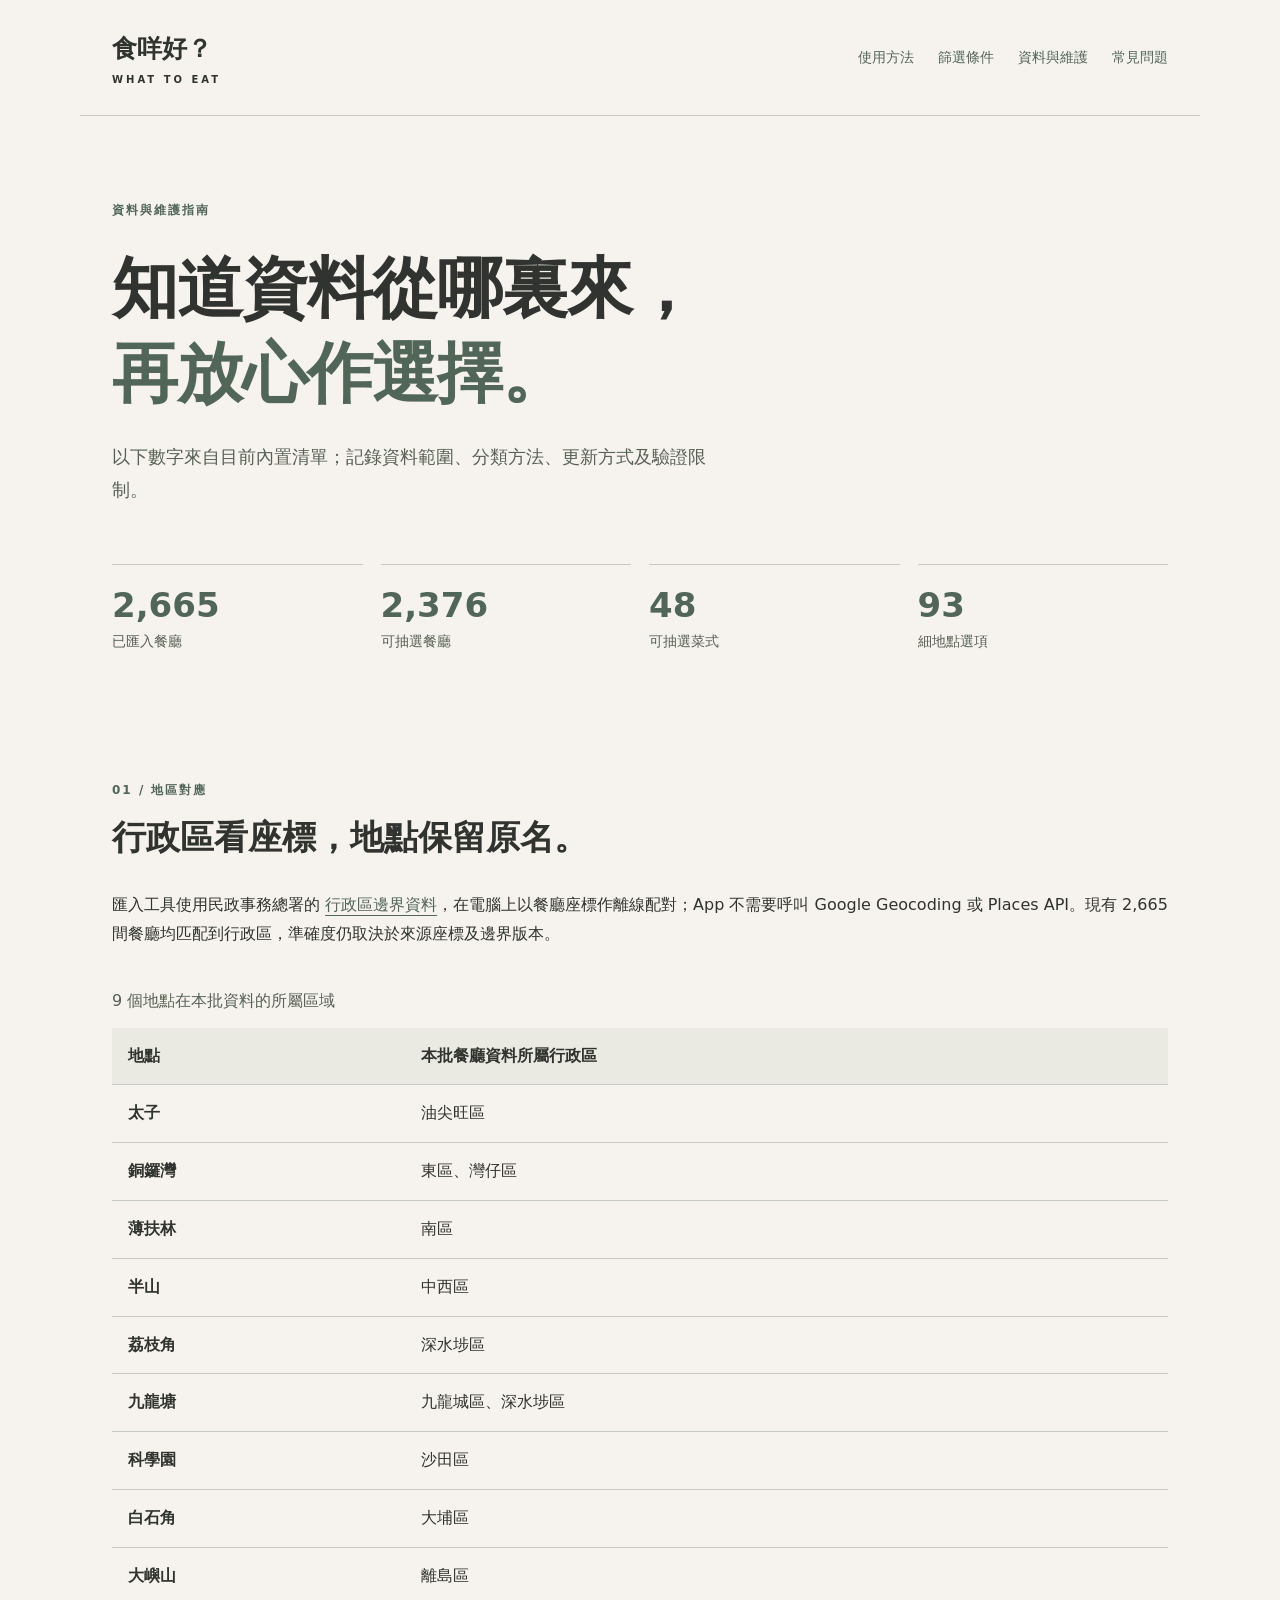
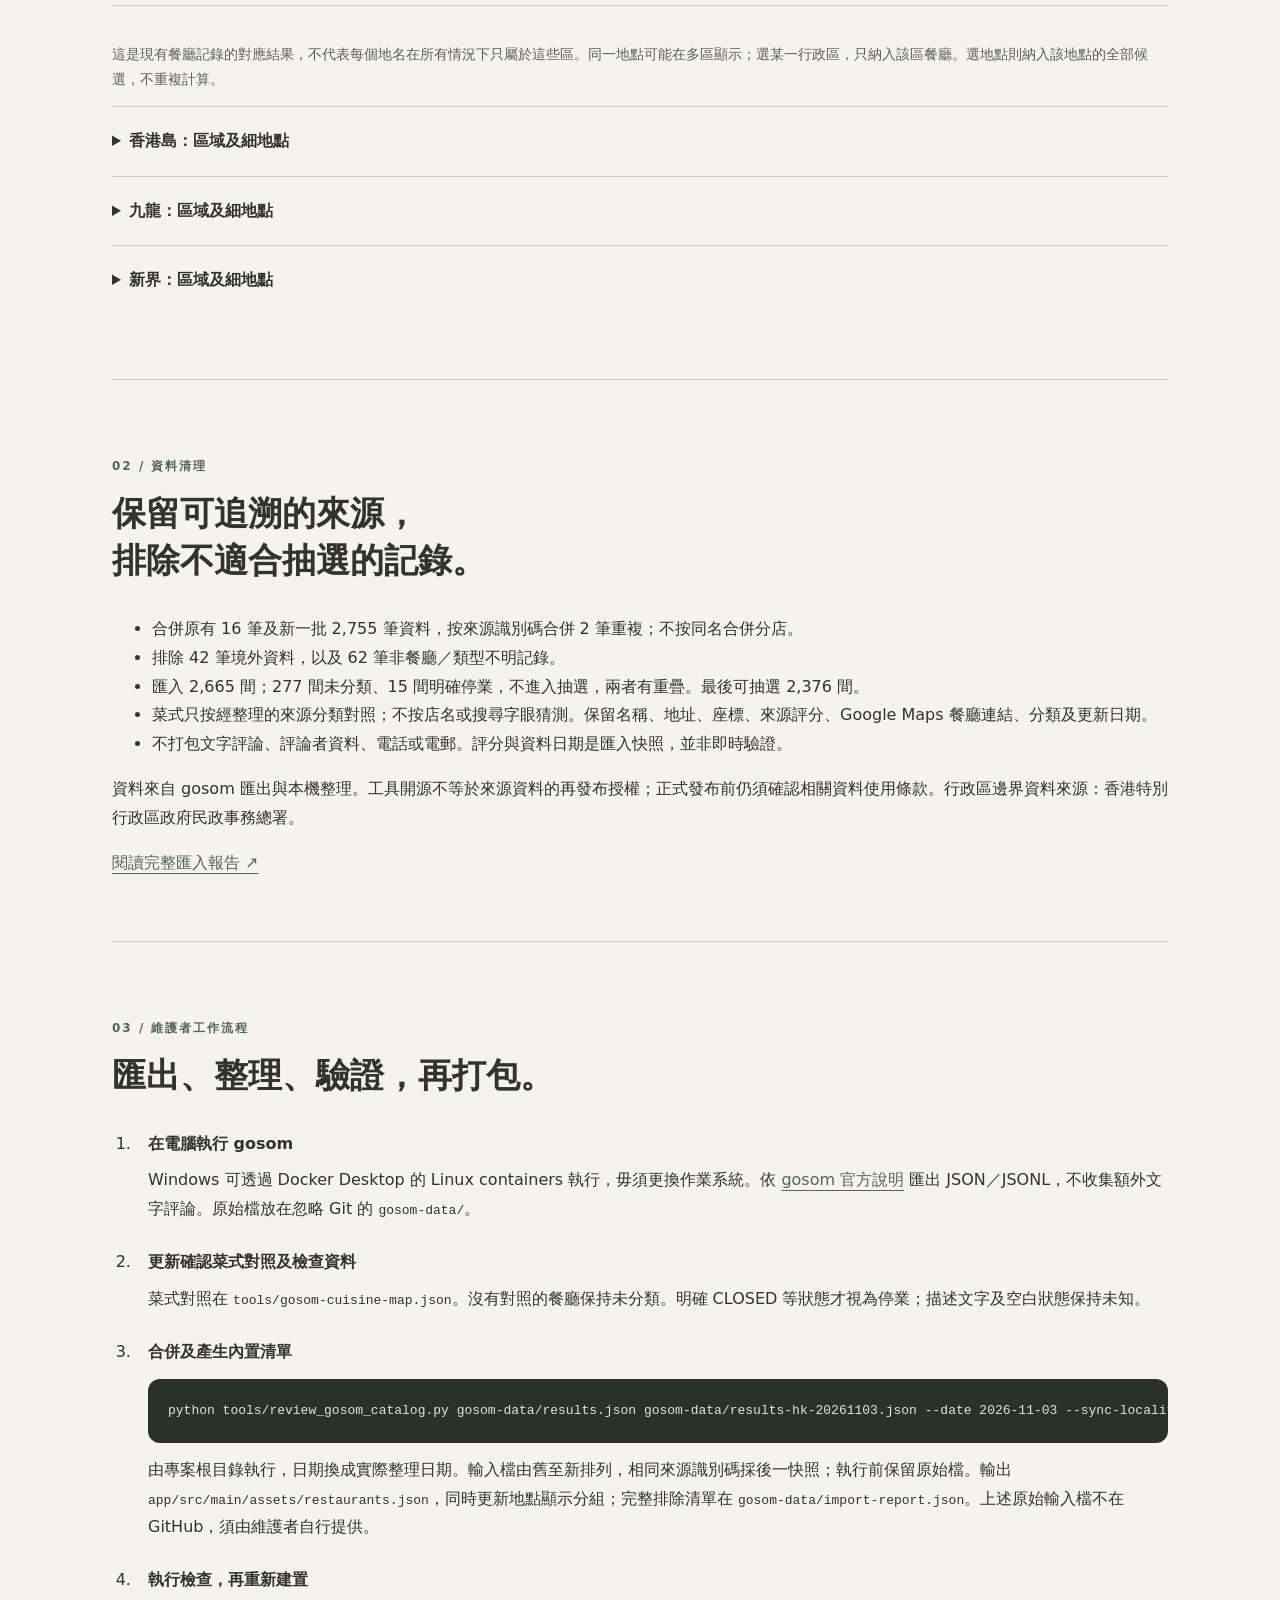
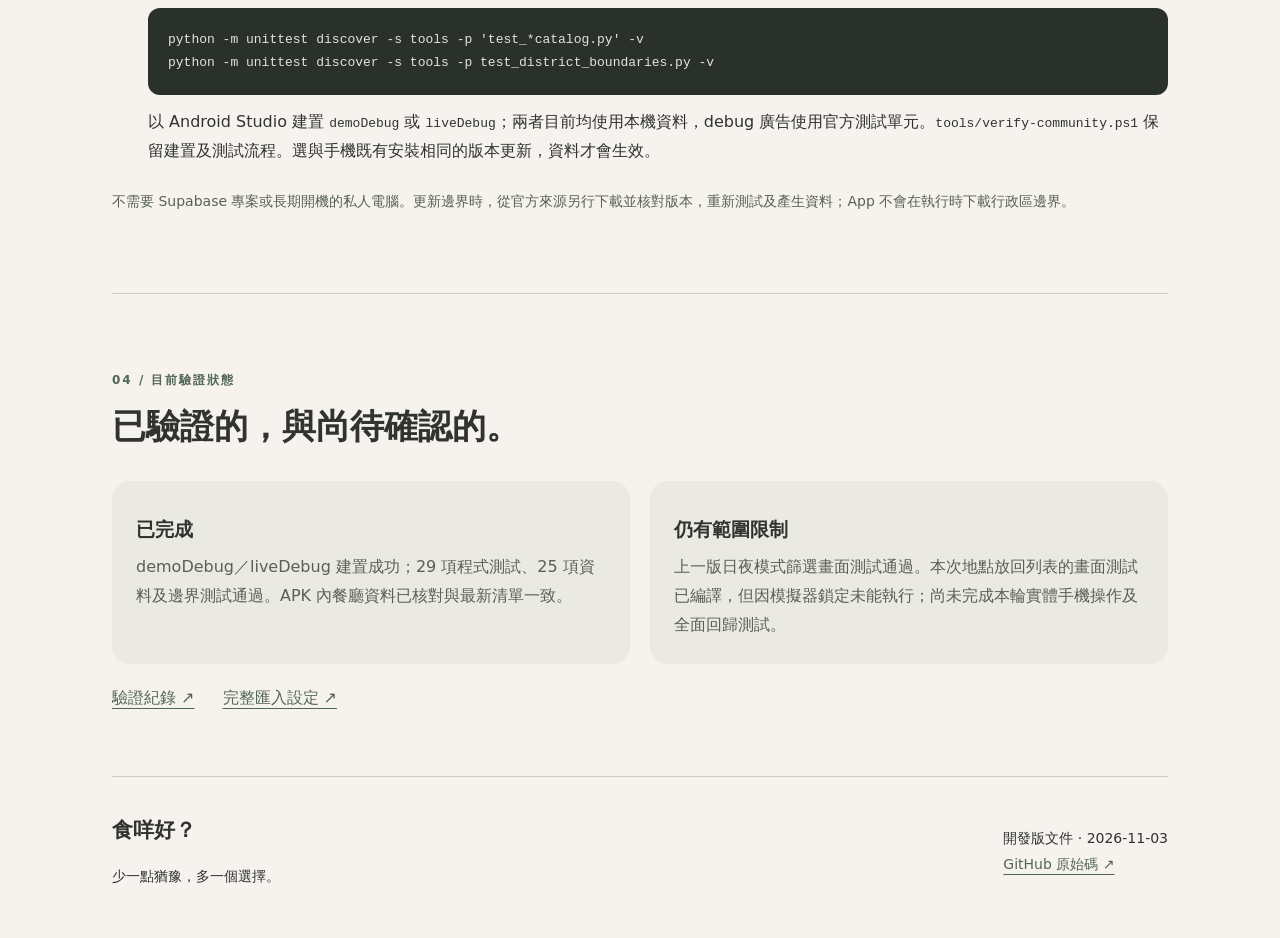
==== docs/data.html @ 9f6c553d "Add Morandi filters, coordinate-based districts and app documentation Import the curated local resta" ====
<!doctype html>
<html lang="zh-HK"><head><meta charset="utf-8"><meta name="viewport" content="width=device-width,initial-scale=1"><meta name="color-scheme" content="light dark"><meta name="description" content="食咩好？Android 餐廳抽選 App：篩選、地區選擇、資料來源與更新指南。"><title>資料與維護指南｜食咩好？</title><link rel="stylesheet" href="style.css"></head>
<body><a class="skip" href="#main">跳至內容</a><header><a class="brand" href="index.html">食咩好？<small>WHAT TO EAT</small></a><nav aria-label="主選單"><a href="index.html#guide">使用方法</a><a href="index.html#filters">篩選條件</a><a href="data.html">資料與維護</a><a href="index.html#faq">常見問題</a></nav></header><main id="main"><section class="hero compact"><div><p class="eyebrow">資料與維護指南</p><h1>知道資料從哪裏來，<br><span>再放心作選擇。</span></h1><p class="lead">以下數字來自目前內置清單；記錄資料範圍、分類方法、更新方式及驗證限制。</p></div></section><div class="metrics" aria-label="目前內置資料統計"><div><strong>2,665</strong><span>已匯入餐廳</span></div><div><strong>2,376</strong><span>可抽選餐廳</span></div><div><strong>48</strong><span>可抽選菜式</span></div><div><strong>93</strong><span>細地點選項</span></div></div>
<section id="districts"><p class="eyebrow">01 / 地區對應</p><h2>行政區看座標，地點保留原名。</h2><p>匯入工具使用民政事務總署的 <a href="https://data.gov.hk/en-data/dataset/hk-had-json1-hong-kong-administrative-boundaries">行政區邊界資料</a>，在電腦上以餐廳座標作離線配對；App 不需要呼叫 Google Geocoding 或 Places API。現有 2,665 間餐廳均匹配到行政區，準確度仍取決於來源座標及邊界版本。</p><div class="table-wrap"><table><caption>9 個地點在本批資料的所屬區域</caption><thead><tr><th scope="col">地點</th><th scope="col">本批餐廳資料所屬行政區</th></tr></thead><tbody><tr><th scope="row">太子</th><td>油尖旺區</td></tr><tr><th scope="row">銅鑼灣</th><td>東區、灣仔區</td></tr><tr><th scope="row">薄扶林</th><td>南區</td></tr><tr><th scope="row">半山</th><td>中西區</td></tr><tr><th scope="row">荔枝角</th><td>深水埗區</td></tr><tr><th scope="row">九龍塘</th><td>九龍城區、深水埗區</td></tr><tr><th scope="row">科學園</th><td>沙田區</td></tr><tr><th scope="row">白石角</th><td>大埔區</td></tr><tr><th scope="row">大嶼山</th><td>離島區</td></tr></tbody></table></div><p class="muted">這是現有餐廳記錄的對應結果，不代表每個地名在所有情況下只屬於這些區。同一地點可能在多區顯示；選某一行政區，只納入該區餐廳。選地點則納入該地點的全部候選，不重複計算。</p><details><summary>香港島：區域及細地點</summary><h3>中西區 · 189 間</h3><p>中環、金鐘、上環、西營盤、堅尼地城、西環、石塘咀、半山</p><h3>灣仔區 · 285 間</h3><p>灣仔、銅鑼灣、跑馬地、大坑、北角</p><h3>東區 · 83 間</h3><p>銅鑼灣、北角、鰂魚涌、筲箕灣、西灣河、柴灣、小西灣、炮台山</p><h3>南區 · 60 間</h3><p>香港仔、鴨脷洲、黃竹坑、赤柱、淺水灣、石澳、薄扶林</p></details><details><summary>九龍：區域及細地點</summary><h3>油尖旺區 · 312 間</h3><p>旺角、尖沙咀、尖東、油麻地、佐敦、大角咀、太子、深水埗、紅磡</p><h3>深水埗區 · 170 間</h3><p>大角咀、深水埗、長沙灣、荔枝角、九龍塘</p><h3>九龍城區 · 121 間</h3><p>旺角、九龍城、土瓜灣、紅磡、何文田、九龍塘、啟德</p><h3>黃大仙區 · 93 間</h3><p>九龍城、竹園、鑽石山、慈雲山、新蒲崗</p><h3>觀塘區 · 182 間</h3><p>佐敦、觀塘、牛頭角、九龍灣、藍田、油塘</p></details><details><summary>新界：區域及細地點</summary><h3>葵青區 · 146 間</h3><p>葵涌、葵芳、青衣、荃灣</p><h3>荃灣區 · 168 間</h3><p>荃灣、馬灣</p><h3>屯門區 · 163 間</h3><p>屯門、新墟、掃管笏</p><h3>元朗區 · 167 間</h3><p>元朗、錦田、流浮山、新田、石崗</p><h3>北區 · 47 間</h3><p>粉嶺、上水</p><h3>大埔區 · 119 間</h3><p>大埔、大埔滘、林村、太和、馬鞍山、白石角、西貢</p><h3>沙田區 · 159 間</h3><p>沙田、火炭、馬鞍山、大圍、沙田圍、石門、小瀝源、科學園</p><h3>西貢區 · 95 間</h3><p>西貢、將軍澳、清水灣、白沙灣</p><h3>離島區 · 106 間</h3><p>東涌、長洲、南丫島、梅窩、坪洲、昂坪、大澳、愉景灣、赤鱲角、大嶼山</p></details></section>
<section id="catalogue"><p class="eyebrow">02 / 資料清理</p><h2>保留可追溯的來源，<br>排除不適合抽選的記錄。</h2><ul><li>合併原有 16 筆及新一批 2,755 筆資料，按來源識別碼合併 2 筆重複；不按同名合併分店。</li><li>排除 42 筆境外資料，以及 62 筆非餐廳／類型不明記錄。</li><li>匯入 2,665 間；277 間未分類、15 間明確停業，不進入抽選，兩者有重疊。最後可抽選 2,376 間。</li><li>菜式只按經整理的來源分類對照；不按店名或搜尋字眼猜測。保留名稱、地址、座標、來源評分、Google Maps 餐廳連結、分類及更新日期。</li><li>不打包文字評論、評論者資料、電話或電郵。評分與資料日期是匯入快照，並非即時驗證。</li></ul><p>資料來自 gosom 匯出與本機整理。工具開源不等於來源資料的再發布授權；正式發布前仍須確認相關資料使用條款。行政區邊界資料來源：香港特別行政區政府民政事務總署。</p><a href="https://github.com/derekwong713/Android-app---What-to-eat/blob/main/docs/catalog-import-report.md">閱讀完整匯入報告 ↗</a></section>
<section id="maintain"><p class="eyebrow">03 / 維護者工作流程</p><h2>匯出、整理、驗證，再打包。</h2><ol class="workflow"><li><strong>在電腦執行 gosom</strong><p>Windows 可透過 Docker Desktop 的 Linux containers 執行，毋須更換作業系統。依 <a href="https://github.com/gosom/google-maps-scraper">gosom 官方說明</a> 匯出 JSON／JSONL，不收集額外文字評論。原始檔放在忽略 Git 的 <code>gosom-data/</code>。</p></li><li><strong>更新確認菜式對照及檢查資料</strong><p>菜式對照在 <code>tools/gosom-cuisine-map.json</code>。沒有對照的餐廳保持未分類。明確 CLOSED 等狀態才視為停業；描述文字及空白狀態保持未知。</p></li><li><strong>合併及產生內置清單</strong><pre><code>python tools/review_gosom_catalog.py gosom-data/results.json gosom-data/results-hk-20261103.json --date 2026-11-03 --sync-localities</code></pre><p>由專案根目錄執行，日期換成實際整理日期。輸入檔由舊至新排列，相同來源識別碼採後一快照；執行前保留原始檔。輸出 <code>app/src/main/assets/restaurants.json</code>，同時更新地點顯示分組；完整排除清單在 <code>gosom-data/import-report.json</code>。上述原始輸入檔不在 GitHub，須由維護者自行提供。</p></li><li><strong>執行檢查，再重新建置</strong><pre><code>python -m unittest discover -s tools -p 'test_*catalog.py' -v
python -m unittest discover -s tools -p test_district_boundaries.py -v</code></pre><p>以 Android Studio 建置 <code>demoDebug</code> 或 <code>liveDebug</code>；兩者目前均使用本機資料，debug 廣告使用官方測試單元。<code>tools/verify-community.ps1</code> 保留建置及測試流程。選與手機既有安裝相同的版本更新，資料才會生效。</p></li></ol><p class="muted">不需要 Supabase 專案或長期開機的私人電腦。更新邊界時，從官方來源另行下載並核對版本，重新測試及產生資料；App 不會在執行時下載行政區邊界。</p></section>
<section id="verification"><p class="eyebrow">04 / 目前驗證狀態</p><h2>已驗證的，與尚待確認的。</h2><div class="cards"><article><h3>已完成</h3><p>demoDebug／liveDebug 建置成功；29 項程式測試、25 項資料及邊界測試通過。APK 內餐廳資料已核對與最新清單一致。</p></article><article><h3>仍有範圍限制</h3><p>上一版日夜模式篩選畫面測試通過。本次地點放回列表的畫面測試已編譯，但因模擬器鎖定未能執行；尚未完成本輪實體手機操作及全面回歸測試。</p></article></div><div class="links"><a href="https://github.com/derekwong713/Android-app---What-to-eat/blob/main/verification.md">驗證紀錄 ↗</a><a href="https://github.com/derekwong713/Android-app---What-to-eat/blob/main/OFFLINE-CATALOG.md">完整匯入設定 ↗</a></div></section></main>
<footer><div><strong>食咩好？</strong><p>少一點猶豫，多一個選擇。</p></div><p>開發版文件 · 2026-11-03<br><a href="https://github.com/derekwong713/Android-app---What-to-eat">GitHub 原始碼 ↗</a></p></footer></body></html>
---- docs/style.css ----
:root{color-scheme:light dark;--ink:#30332f;--paper:#f6f3ee;--green:#526657;--muted:#586153;--line:#c7cbc0;--card:#ebeae2;--rose:#eadad7;--rose-ink:#493635}*{box-sizing:border-box}html{scroll-behavior:smooth;scroll-padding-top:28px}body{margin:0;background:var(--paper);color:var(--ink);font-family:system-ui,-apple-system,"Microsoft JhengHei",sans-serif;line-height:1.8}a{color:var(--green);text-underline-offset:5px}header,main,footer{max-width:1120px;margin:auto;padding:0 32px}header{display:flex;align-items:center;justify-content:space-between;gap:24px;padding-top:26px;padding-bottom:26px;border-bottom:1px solid var(--line)}.brand{text-decoration:none;font-size:25px;font-weight:800;color:var(--ink)}.brand small{display:block;font-size:10px;letter-spacing:3px}nav{display:flex;flex-wrap:wrap;gap:24px}nav a{font-size:14px;text-decoration:none}nav a:hover{text-decoration:underline}.hero{display:grid;grid-template-columns:1.3fr 1fr;gap:60px;align-items:center;padding:72px 0}.hero.compact{display:block;max-width:900px;padding-bottom:40px}.eyebrow{font-size:12px;font-weight:700;letter-spacing:2px;color:var(--green)}h1{font-size:clamp(38px,5.5vw,66px);line-height:1.3;letter-spacing:-1px;margin:24px 0}h1 span{color:var(--green)}.lead{max-width:620px;font-size:18px;color:var(--muted)}.button{display:inline-flex;gap:30px;background:var(--green);color:var(--paper);padding:12px 24px;border-radius:12px;text-decoration:none;margin-top:20px;font-weight:600}.illustration{background:#dce5d9;border-radius:48% 48% 16px 16px;padding:38px 20px;text-align:center;color:#303630}.disc{width:220px;height:220px;max-width:100%;margin:auto;border:12px solid #f6f3ee;border-radius:50%;background:conic-gradient(#bcc8bc 0 90deg,#d1b9b5 90deg 180deg,#b8c5ce 180deg 270deg,#d5c8b5 270deg);display:flex;align-items:center;justify-content:center;gap:14px;box-shadow:0 8px 0 #c7cbc0}.disc strong{background:#f6f3ee;border-radius:50%;width:70px;height:70px;font-size:40px}.disc span{font-size:13px;font-weight:700}.illustration p{font-weight:700;margin-bottom:0}.illustration small{font-size:12px}.muted{color:var(--muted);font-size:14px}.notice,.callout{border-left:4px solid #947b77;background:var(--rose);color:var(--rose-ink);padding:18px 24px;border-radius:0 14px 14px 0}.notice p,.callout p{margin:5px 0}.callout{margin:28px 0}.metrics{display:grid;grid-template-columns:repeat(4,1fr);gap:18px;margin:0 0 30px}.metrics>div{border-top:1px solid var(--line);padding:18px 0}.metrics strong{display:block;font-size:34px;line-height:1.3;color:var(--green);font-variant-numeric:tabular-nums}.metrics span{color:var(--muted);font-size:14px}section:not(.hero){padding:64px 0;border-bottom:1px solid var(--line)}h2{font-size:34px;line-height:1.4;margin:12px 0 30px}h3{font-size:19px;line-height:1.5}.steps{display:grid;grid-template-columns:repeat(3,1fr);gap:36px;padding-left:22px}.steps li::marker{color:var(--green);font-weight:800}.steps p{color:var(--muted)}.split{display:grid;grid-template-columns:1fr 1fr;gap:64px}dt{font-weight:700;border-top:1px solid var(--line);padding-top:15px}dd{margin:4px 0 20px;color:var(--muted)}.cards{display:grid;grid-template-columns:repeat(2,minmax(0,1fr));gap:20px}.cards article{background:var(--card);border-radius:18px;padding:24px}.cards h3{margin:10px 0}.cards p{margin:0;color:var(--muted)}.tag{font-size:12px;font-weight:700;color:var(--green);letter-spacing:1px}.workflow{padding-left:24px}.workflow li{padding-left:12px;margin:24px 0}.workflow p{margin:8px 0}pre{background:#2a302a;color:#e2e4db;padding:20px;border-radius:12px;overflow:auto;font-size:13px}code{overflow-wrap:anywhere}pre code{overflow-wrap:normal}.links{display:flex;gap:28px;flex-wrap:wrap;margin-top:20px}details{border-top:1px solid var(--line);padding:20px 0}summary{font-weight:650;cursor:pointer}details p{max-width:850px;color:var(--muted)}details h3{margin-bottom:5px}.table-wrap{overflow:auto}table{width:100%;border-collapse:collapse;text-align:left;margin:22px 0}caption{text-align:left;color:var(--muted);padding-bottom:12px}td,th{border-bottom:1px solid var(--line);padding:14px 16px;vertical-align:top}thead th{background:var(--card)}tbody th{font-weight:600;white-space:nowrap}.swatches{display:flex;gap:12px;margin:26px 0}.swatches span{width:50px;height:50px;border-radius:50%;background:#bcc8bc}.swatches span:nth-child(2){background:#d1b9b5}.swatches span:nth-child(3){background:#b8c5ce}.swatches span:nth-child(4){background:#d5c8b5}footer{display:flex;justify-content:space-between;gap:24px;padding-top:35px;padding-bottom:35px;font-size:14px}footer strong{font-size:21px}a:focus-visible,summary:focus-visible{outline:3px solid var(--green);outline-offset:6px}.skip{position:absolute;left:20px;top:-80px;background:var(--paper);padding:10px}.skip:focus{top:5px}@media(prefers-color-scheme:dark){:root{--ink:#e2e4db;--paper:#1f2420;--green:#b5c7b5;--muted:#bbc4b6;--line:#434b42;--card:#2a302a;--rose:#5c4443;--rose-ink:#eadad7}.button{color:#23382a}}@media(max-width:700px){header,main,footer{padding-left:22px;padding-right:22px}header{align-items:flex-start;flex-direction:column}nav{gap:16px}.hero{grid-template-columns:1fr;padding:40px 0;gap:30px}.illustration{max-width:350px;width:100%;justify-self:center}.steps,.split,.cards{grid-template-columns:1fr;gap:20px}.metrics{grid-template-columns:repeat(2,1fr);gap:12px}section:not(.hero){padding:40px 0}h2{font-size:29px}td,th{padding:12px 8px}footer{flex-wrap:wrap}}@media(prefers-reduced-motion:reduce){html{scroll-behavior:auto}}
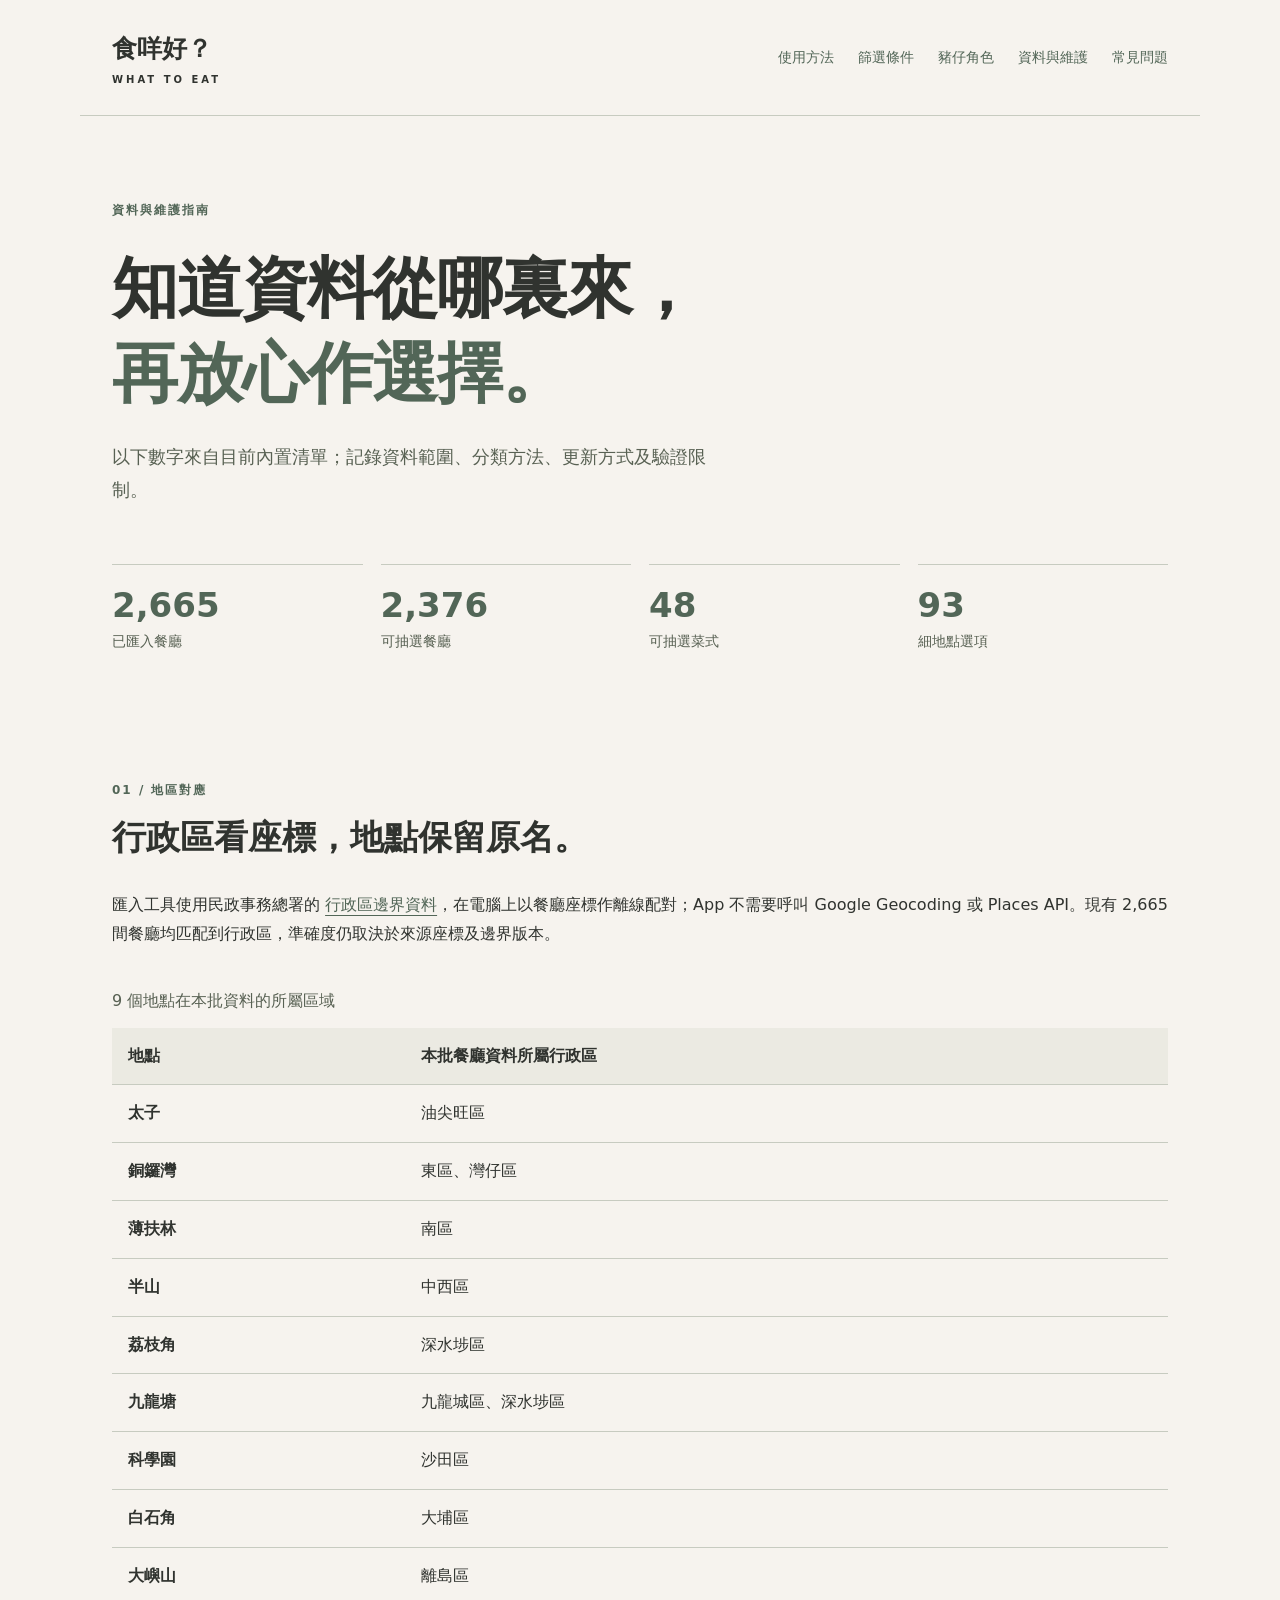
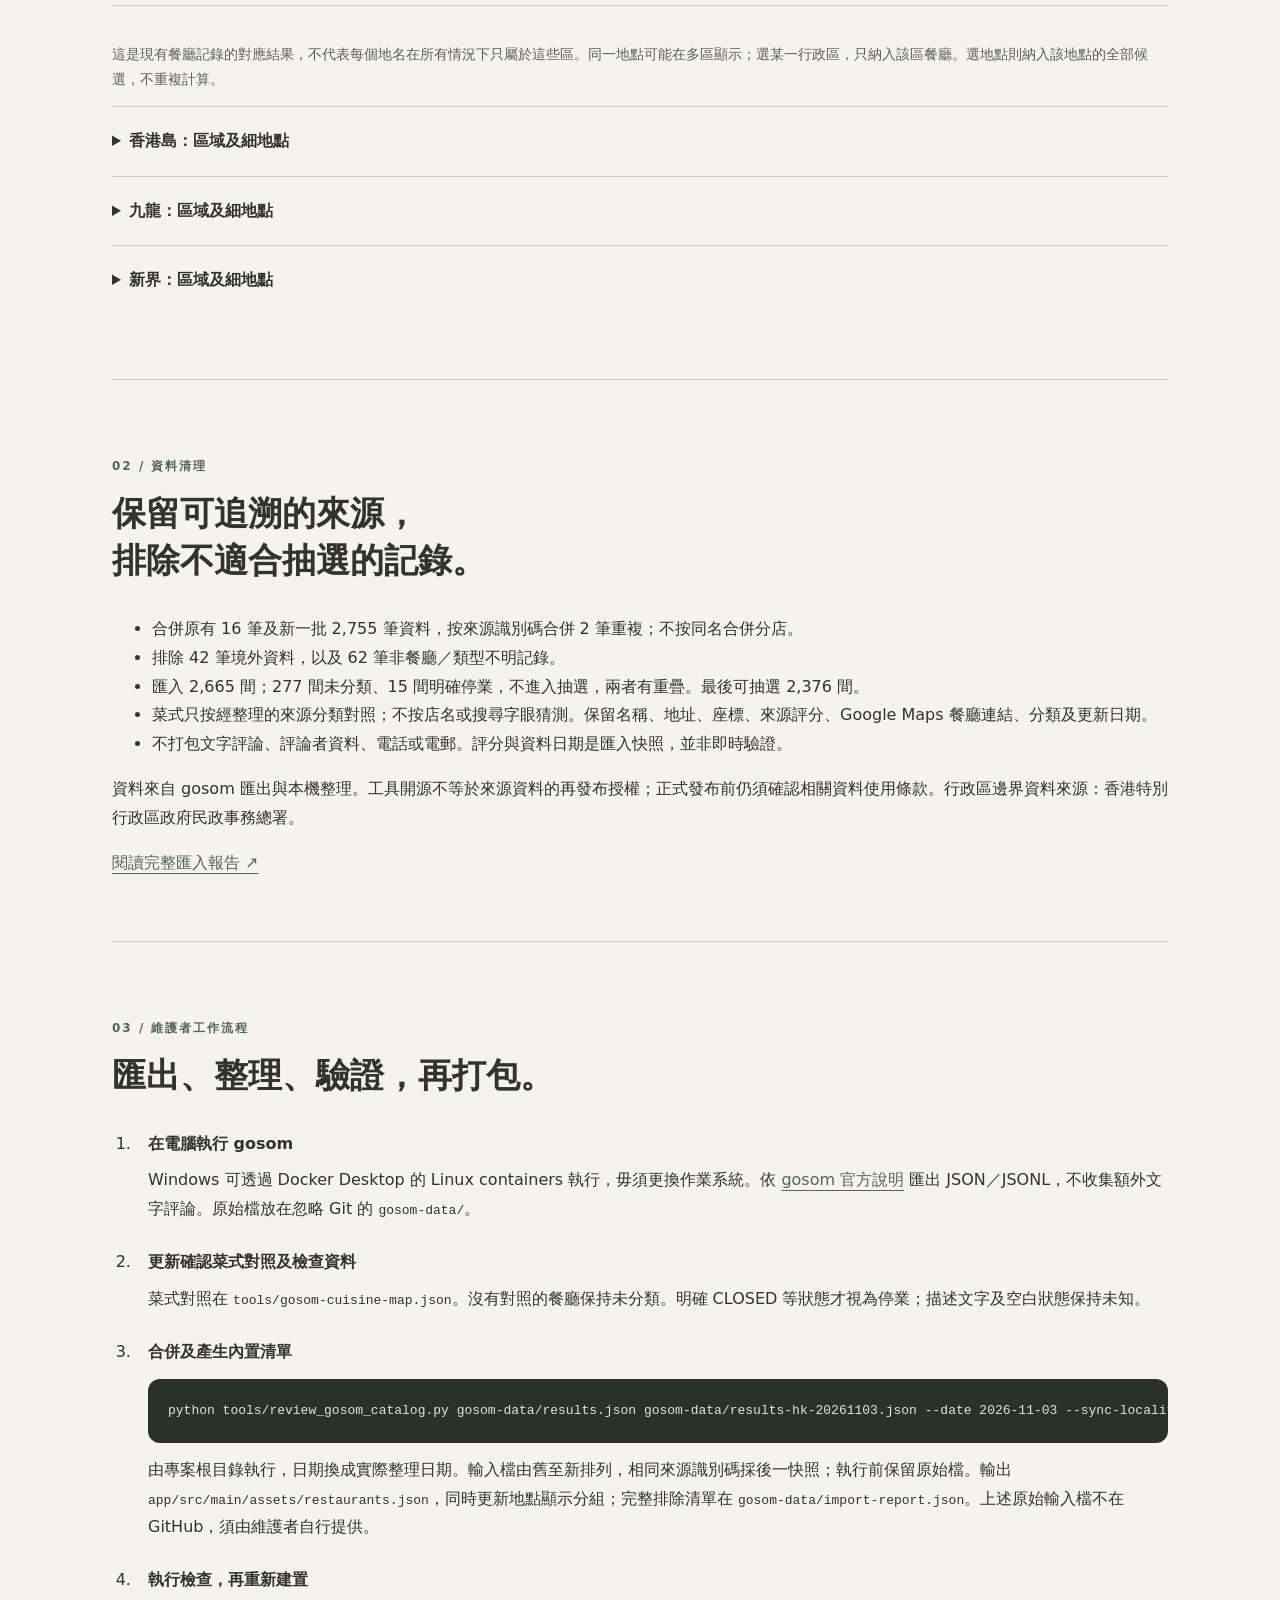
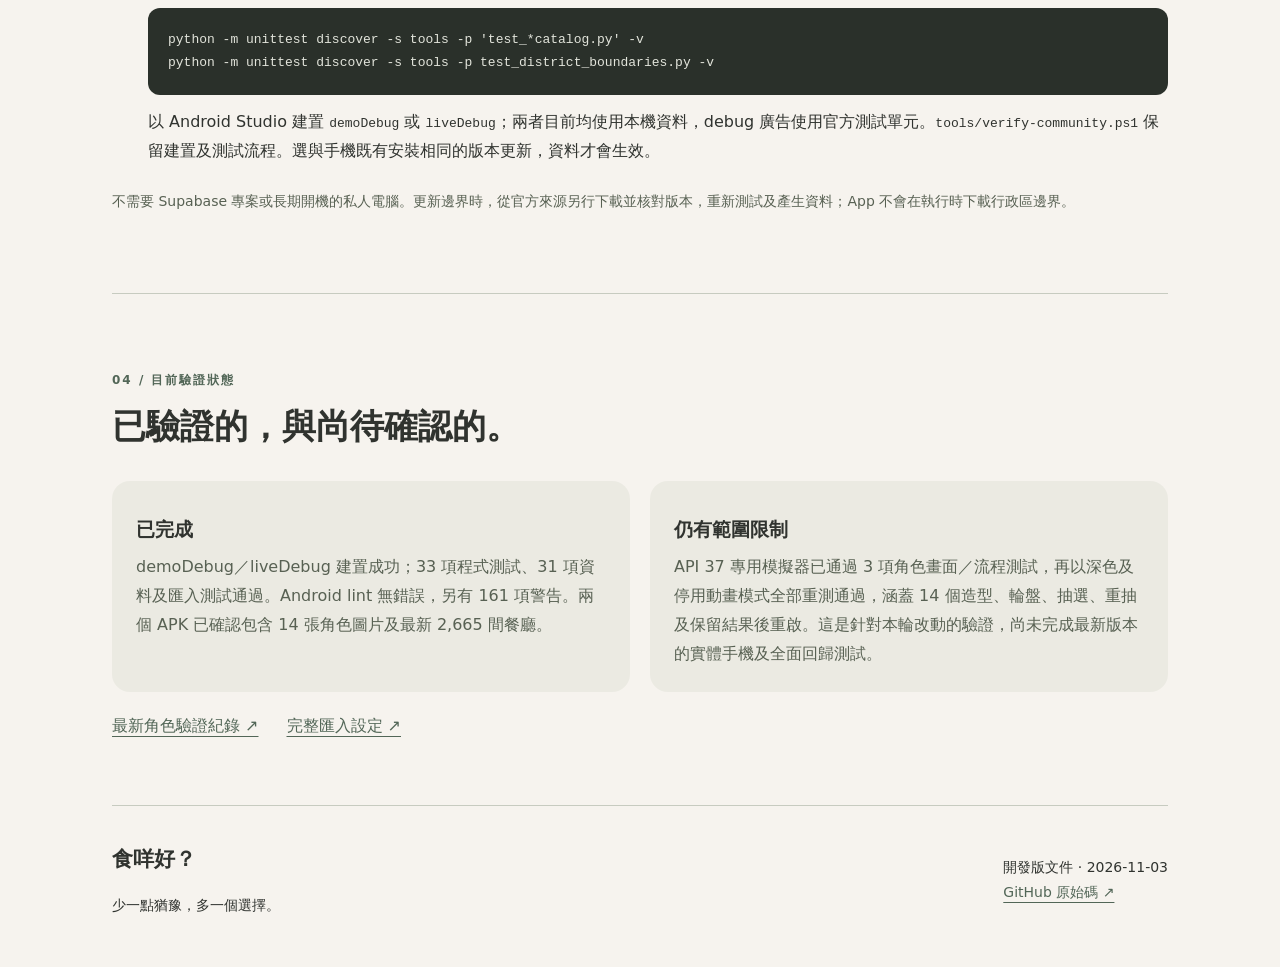
==== commit a0ebd597: "Add cuisine pig mascot and update app documentation site" ====
--- a/docs/data.html
+++ b/docs/data.html
@@ -1,9 +1,9 @@
 <!doctype html>
 <html lang="zh-HK"><head><meta charset="utf-8"><meta name="viewport" content="width=device-width,initial-scale=1"><meta name="color-scheme" content="light dark"><meta name="description" content="食咩好？Android 餐廳抽選 App：篩選、地區選擇、資料來源與更新指南。"><title>資料與維護指南｜食咩好？</title><link rel="stylesheet" href="style.css"></head>
-<body><a class="skip" href="#main">跳至內容</a><header><a class="brand" href="index.html">食咩好？<small>WHAT TO EAT</small></a><nav aria-label="主選單"><a href="index.html#guide">使用方法</a><a href="index.html#filters">篩選條件</a><a href="data.html">資料與維護</a><a href="index.html#faq">常見問題</a></nav></header><main id="main"><section class="hero compact"><div><p class="eyebrow">資料與維護指南</p><h1>知道資料從哪裏來，<br><span>再放心作選擇。</span></h1><p class="lead">以下數字來自目前內置清單；記錄資料範圍、分類方法、更新方式及驗證限制。</p></div></section><div class="metrics" aria-label="目前內置資料統計"><div><strong>2,665</strong><span>已匯入餐廳</span></div><div><strong>2,376</strong><span>可抽選餐廳</span></div><div><strong>48</strong><span>可抽選菜式</span></div><div><strong>93</strong><span>細地點選項</span></div></div>
+<body><a class="skip" href="#main">跳至內容</a><header><a class="brand" href="index.html">食咩好？<small>WHAT TO EAT</small></a><nav aria-label="主選單"><a href="index.html#guide">使用方法</a><a href="index.html#filters">篩選條件</a><a href="mascot.html">豬仔角色</a><a href="data.html">資料與維護</a><a href="index.html#faq">常見問題</a></nav></header><main id="main"><section class="hero compact"><div><p class="eyebrow">資料與維護指南</p><h1>知道資料從哪裏來，<br><span>再放心作選擇。</span></h1><p class="lead">以下數字來自目前內置清單；記錄資料範圍、分類方法、更新方式及驗證限制。</p></div></section><div class="metrics" aria-label="目前內置資料統計"><div><strong>2,665</strong><span>已匯入餐廳</span></div><div><strong>2,376</strong><span>可抽選餐廳</span></div><div><strong>48</strong><span>可抽選菜式</span></div><div><strong>93</strong><span>細地點選項</span></div></div>
 <section id="districts"><p class="eyebrow">01 / 地區對應</p><h2>行政區看座標，地點保留原名。</h2><p>匯入工具使用民政事務總署的 <a href="https://data.gov.hk/en-data/dataset/hk-had-json1-hong-kong-administrative-boundaries">行政區邊界資料</a>，在電腦上以餐廳座標作離線配對；App 不需要呼叫 Google Geocoding 或 Places API。現有 2,665 間餐廳均匹配到行政區，準確度仍取決於來源座標及邊界版本。</p><div class="table-wrap"><table><caption>9 個地點在本批資料的所屬區域</caption><thead><tr><th scope="col">地點</th><th scope="col">本批餐廳資料所屬行政區</th></tr></thead><tbody><tr><th scope="row">太子</th><td>油尖旺區</td></tr><tr><th scope="row">銅鑼灣</th><td>東區、灣仔區</td></tr><tr><th scope="row">薄扶林</th><td>南區</td></tr><tr><th scope="row">半山</th><td>中西區</td></tr><tr><th scope="row">荔枝角</th><td>深水埗區</td></tr><tr><th scope="row">九龍塘</th><td>九龍城區、深水埗區</td></tr><tr><th scope="row">科學園</th><td>沙田區</td></tr><tr><th scope="row">白石角</th><td>大埔區</td></tr><tr><th scope="row">大嶼山</th><td>離島區</td></tr></tbody></table></div><p class="muted">這是現有餐廳記錄的對應結果，不代表每個地名在所有情況下只屬於這些區。同一地點可能在多區顯示；選某一行政區，只納入該區餐廳。選地點則納入該地點的全部候選，不重複計算。</p><details><summary>香港島：區域及細地點</summary><h3>中西區 · 189 間</h3><p>中環、金鐘、上環、西營盤、堅尼地城、西環、石塘咀、半山</p><h3>灣仔區 · 285 間</h3><p>灣仔、銅鑼灣、跑馬地、大坑、北角</p><h3>東區 · 83 間</h3><p>銅鑼灣、北角、鰂魚涌、筲箕灣、西灣河、柴灣、小西灣、炮台山</p><h3>南區 · 60 間</h3><p>香港仔、鴨脷洲、黃竹坑、赤柱、淺水灣、石澳、薄扶林</p></details><details><summary>九龍：區域及細地點</summary><h3>油尖旺區 · 312 間</h3><p>旺角、尖沙咀、尖東、油麻地、佐敦、大角咀、太子、深水埗、紅磡</p><h3>深水埗區 · 170 間</h3><p>大角咀、深水埗、長沙灣、荔枝角、九龍塘</p><h3>九龍城區 · 121 間</h3><p>旺角、九龍城、土瓜灣、紅磡、何文田、九龍塘、啟德</p><h3>黃大仙區 · 93 間</h3><p>九龍城、竹園、鑽石山、慈雲山、新蒲崗</p><h3>觀塘區 · 182 間</h3><p>佐敦、觀塘、牛頭角、九龍灣、藍田、油塘</p></details><details><summary>新界：區域及細地點</summary><h3>葵青區 · 146 間</h3><p>葵涌、葵芳、青衣、荃灣</p><h3>荃灣區 · 168 間</h3><p>荃灣、馬灣</p><h3>屯門區 · 163 間</h3><p>屯門、新墟、掃管笏</p><h3>元朗區 · 167 間</h3><p>元朗、錦田、流浮山、新田、石崗</p><h3>北區 · 47 間</h3><p>粉嶺、上水</p><h3>大埔區 · 119 間</h3><p>大埔、大埔滘、林村、太和、馬鞍山、白石角、西貢</p><h3>沙田區 · 159 間</h3><p>沙田、火炭、馬鞍山、大圍、沙田圍、石門、小瀝源、科學園</p><h3>西貢區 · 95 間</h3><p>西貢、將軍澳、清水灣、白沙灣</p><h3>離島區 · 106 間</h3><p>東涌、長洲、南丫島、梅窩、坪洲、昂坪、大澳、愉景灣、赤鱲角、大嶼山</p></details></section>
 <section id="catalogue"><p class="eyebrow">02 / 資料清理</p><h2>保留可追溯的來源，<br>排除不適合抽選的記錄。</h2><ul><li>合併原有 16 筆及新一批 2,755 筆資料，按來源識別碼合併 2 筆重複；不按同名合併分店。</li><li>排除 42 筆境外資料，以及 62 筆非餐廳／類型不明記錄。</li><li>匯入 2,665 間；277 間未分類、15 間明確停業，不進入抽選，兩者有重疊。最後可抽選 2,376 間。</li><li>菜式只按經整理的來源分類對照；不按店名或搜尋字眼猜測。保留名稱、地址、座標、來源評分、Google Maps 餐廳連結、分類及更新日期。</li><li>不打包文字評論、評論者資料、電話或電郵。評分與資料日期是匯入快照，並非即時驗證。</li></ul><p>資料來自 gosom 匯出與本機整理。工具開源不等於來源資料的再發布授權；正式發布前仍須確認相關資料使用條款。行政區邊界資料來源：香港特別行政區政府民政事務總署。</p><a href="https://github.com/derekwong713/Android-app---What-to-eat/blob/main/docs/catalog-import-report.md">閱讀完整匯入報告 ↗</a></section>
 <section id="maintain"><p class="eyebrow">03 / 維護者工作流程</p><h2>匯出、整理、驗證，再打包。</h2><ol class="workflow"><li><strong>在電腦執行 gosom</strong><p>Windows 可透過 Docker Desktop 的 Linux containers 執行，毋須更換作業系統。依 <a href="https://github.com/gosom/google-maps-scraper">gosom 官方說明</a> 匯出 JSON／JSONL，不收集額外文字評論。原始檔放在忽略 Git 的 <code>gosom-data/</code>。</p></li><li><strong>更新確認菜式對照及檢查資料</strong><p>菜式對照在 <code>tools/gosom-cuisine-map.json</code>。沒有對照的餐廳保持未分類。明確 CLOSED 等狀態才視為停業；描述文字及空白狀態保持未知。</p></li><li><strong>合併及產生內置清單</strong><pre><code>python tools/review_gosom_catalog.py gosom-data/results.json gosom-data/results-hk-20261103.json --date 2026-11-03 --sync-localities</code></pre><p>由專案根目錄執行，日期換成實際整理日期。輸入檔由舊至新排列，相同來源識別碼採後一快照；執行前保留原始檔。輸出 <code>app/src/main/assets/restaurants.json</code>，同時更新地點顯示分組；完整排除清單在 <code>gosom-data/import-report.json</code>。上述原始輸入檔不在 GitHub，須由維護者自行提供。</p></li><li><strong>執行檢查，再重新建置</strong><pre><code>python -m unittest discover -s tools -p 'test_*catalog.py' -v
 python -m unittest discover -s tools -p test_district_boundaries.py -v</code></pre><p>以 Android Studio 建置 <code>demoDebug</code> 或 <code>liveDebug</code>；兩者目前均使用本機資料，debug 廣告使用官方測試單元。<code>tools/verify-community.ps1</code> 保留建置及測試流程。選與手機既有安裝相同的版本更新，資料才會生效。</p></li></ol><p class="muted">不需要 Supabase 專案或長期開機的私人電腦。更新邊界時，從官方來源另行下載並核對版本，重新測試及產生資料；App 不會在執行時下載行政區邊界。</p></section>
-<section id="verification"><p class="eyebrow">04 / 目前驗證狀態</p><h2>已驗證的，與尚待確認的。</h2><div class="cards"><article><h3>已完成</h3><p>demoDebug／liveDebug 建置成功；29 項程式測試、25 項資料及邊界測試通過。APK 內餐廳資料已核對與最新清單一致。</p></article><article><h3>仍有範圍限制</h3><p>上一版日夜模式篩選畫面測試通過。本次地點放回列表的畫面測試已編譯，但因模擬器鎖定未能執行；尚未完成本輪實體手機操作及全面回歸測試。</p></article></div><div class="links"><a href="https://github.com/derekwong713/Android-app---What-to-eat/blob/main/verification.md">驗證紀錄 ↗</a><a href="https://github.com/derekwong713/Android-app---What-to-eat/blob/main/OFFLINE-CATALOG.md">完整匯入設定 ↗</a></div></section></main>
+<section id="verification"><p class="eyebrow">04 / 目前驗證狀態</p><h2>已驗證的，與尚待確認的。</h2><div class="cards"><article><h3>已完成</h3><p>demoDebug／liveDebug 建置成功；33 項程式測試、31 項資料及匯入測試通過。Android lint 無錯誤，另有 161 項警告。兩個 APK 已確認包含 14 張角色圖片及最新 2,665 間餐廳。</p></article><article><h3>仍有範圍限制</h3><p>API 37 專用模擬器已通過 3 項角色畫面／流程測試，再以深色及停用動畫模式全部重測通過，涵蓋 14 個造型、輪盤、抽選、重抽及保留結果後重啟。這是針對本輪改動的驗證，尚未完成最新版本的實體手機及全面回歸測試。</p></article></div><div class="links"><a href="https://github.com/derekwong713/Android-app---What-to-eat/blob/main/MASCOT-VERIFICATION.md">最新角色驗證紀錄 ↗</a><a href="https://github.com/derekwong713/Android-app---What-to-eat/blob/main/OFFLINE-CATALOG.md">完整匯入設定 ↗</a></div></section></main>
 <footer><div><strong>食咩好？</strong><p>少一點猶豫，多一個選擇。</p></div><p>開發版文件 · 2026-11-03<br><a href="https://github.com/derekwong713/Android-app---What-to-eat">GitHub 原始碼 ↗</a></p></footer></body></html>
--- a/docs/style.css
+++ b/docs/style.css
@@ -1 +1,3 @@
 :root{color-scheme:light dark;--ink:#30332f;--paper:#f6f3ee;--green:#526657;--muted:#586153;--line:#c7cbc0;--card:#ebeae2;--rose:#eadad7;--rose-ink:#493635}*{box-sizing:border-box}html{scroll-behavior:smooth;scroll-padding-top:28px}body{margin:0;background:var(--paper);color:var(--ink);font-family:system-ui,-apple-system,"Microsoft JhengHei",sans-serif;line-height:1.8}a{color:var(--green);text-underline-offset:5px}header,main,footer{max-width:1120px;margin:auto;padding:0 32px}header{display:flex;align-items:center;justify-content:space-between;gap:24px;padding-top:26px;padding-bottom:26px;border-bottom:1px solid var(--line)}.brand{text-decoration:none;font-size:25px;font-weight:800;color:var(--ink)}.brand small{display:block;font-size:10px;letter-spacing:3px}nav{display:flex;flex-wrap:wrap;gap:24px}nav a{font-size:14px;text-decoration:none}nav a:hover{text-decoration:underline}.hero{display:grid;grid-template-columns:1.3fr 1fr;gap:60px;align-items:center;padding:72px 0}.hero.compact{display:block;max-width:900px;padding-bottom:40px}.eyebrow{font-size:12px;font-weight:700;letter-spacing:2px;color:var(--green)}h1{font-size:clamp(38px,5.5vw,66px);line-height:1.3;letter-spacing:-1px;margin:24px 0}h1 span{color:var(--green)}.lead{max-width:620px;font-size:18px;color:var(--muted)}.button{display:inline-flex;gap:30px;background:var(--green);color:var(--paper);padding:12px 24px;border-radius:12px;text-decoration:none;margin-top:20px;font-weight:600}.illustration{background:#dce5d9;border-radius:48% 48% 16px 16px;padding:38px 20px;text-align:center;color:#303630}.disc{width:220px;height:220px;max-width:100%;margin:auto;border:12px solid #f6f3ee;border-radius:50%;background:conic-gradient(#bcc8bc 0 90deg,#d1b9b5 90deg 180deg,#b8c5ce 180deg 270deg,#d5c8b5 270deg);display:flex;align-items:center;justify-content:center;gap:14px;box-shadow:0 8px 0 #c7cbc0}.disc strong{background:#f6f3ee;border-radius:50%;width:70px;height:70px;font-size:40px}.disc span{font-size:13px;font-weight:700}.illustration p{font-weight:700;margin-bottom:0}.illustration small{font-size:12px}.muted{color:var(--muted);font-size:14px}.notice,.callout{border-left:4px solid #947b77;background:var(--rose);color:var(--rose-ink);padding:18px 24px;border-radius:0 14px 14px 0}.notice p,.callout p{margin:5px 0}.callout{margin:28px 0}.metrics{display:grid;grid-template-columns:repeat(4,1fr);gap:18px;margin:0 0 30px}.metrics>div{border-top:1px solid var(--line);padding:18px 0}.metrics strong{display:block;font-size:34px;line-height:1.3;color:var(--green);font-variant-numeric:tabular-nums}.metrics span{color:var(--muted);font-size:14px}section:not(.hero){padding:64px 0;border-bottom:1px solid var(--line)}h2{font-size:34px;line-height:1.4;margin:12px 0 30px}h3{font-size:19px;line-height:1.5}.steps{display:grid;grid-template-columns:repeat(3,1fr);gap:36px;padding-left:22px}.steps li::marker{color:var(--green);font-weight:800}.steps p{color:var(--muted)}.split{display:grid;grid-template-columns:1fr 1fr;gap:64px}dt{font-weight:700;border-top:1px solid var(--line);padding-top:15px}dd{margin:4px 0 20px;color:var(--muted)}.cards{display:grid;grid-template-columns:repeat(2,minmax(0,1fr));gap:20px}.cards article{background:var(--card);border-radius:18px;padding:24px}.cards h3{margin:10px 0}.cards p{margin:0;color:var(--muted)}.tag{font-size:12px;font-weight:700;color:var(--green);letter-spacing:1px}.workflow{padding-left:24px}.workflow li{padding-left:12px;margin:24px 0}.workflow p{margin:8px 0}pre{background:#2a302a;color:#e2e4db;padding:20px;border-radius:12px;overflow:auto;font-size:13px}code{overflow-wrap:anywhere}pre code{overflow-wrap:normal}.links{display:flex;gap:28px;flex-wrap:wrap;margin-top:20px}details{border-top:1px solid var(--line);padding:20px 0}summary{font-weight:650;cursor:pointer}details p{max-width:850px;color:var(--muted)}details h3{margin-bottom:5px}.table-wrap{overflow:auto}table{width:100%;border-collapse:collapse;text-align:left;margin:22px 0}caption{text-align:left;color:var(--muted);padding-bottom:12px}td,th{border-bottom:1px solid var(--line);padding:14px 16px;vertical-align:top}thead th{background:var(--card)}tbody th{font-weight:600;white-space:nowrap}.swatches{display:flex;gap:12px;margin:26px 0}.swatches span{width:50px;height:50px;border-radius:50%;background:#bcc8bc}.swatches span:nth-child(2){background:#d1b9b5}.swatches span:nth-child(3){background:#b8c5ce}.swatches span:nth-child(4){background:#d5c8b5}footer{display:flex;justify-content:space-between;gap:24px;padding-top:35px;padding-bottom:35px;font-size:14px}footer strong{font-size:21px}a:focus-visible,summary:focus-visible{outline:3px solid var(--green);outline-offset:6px}.skip{position:absolute;left:20px;top:-80px;background:var(--paper);padding:10px}.skip:focus{top:5px}@media(prefers-color-scheme:dark){:root{--ink:#e2e4db;--paper:#1f2420;--green:#b5c7b5;--muted:#bbc4b6;--line:#434b42;--card:#2a302a;--rose:#5c4443;--rose-ink:#eadad7}.button{color:#23382a}}@media(max-width:700px){header,main,footer{padding-left:22px;padding-right:22px}header{align-items:flex-start;flex-direction:column}nav{gap:16px}.hero{grid-template-columns:1fr;padding:40px 0;gap:30px}.illustration{max-width:350px;width:100%;justify-self:center}.steps,.split,.cards{grid-template-columns:1fr;gap:20px}.metrics{grid-template-columns:repeat(2,1fr);gap:12px}section:not(.hero){padding:40px 0}h2{font-size:29px}td,th{padding:12px 8px}footer{flex-wrap:wrap}}@media(prefers-reduced-motion:reduce){html{scroll-behavior:auto}}
+
+.hero-mascot{display:block;width:100%;height:auto;max-width:330px;margin:auto}.illustration a{color:inherit}.mascot-intro{display:grid;grid-template-columns:minmax(220px,.8fr) 1.2fr;gap:48px;align-items:center}.mascot-intro>img{width:100%;height:auto;max-width:400px;justify-self:center}.mascot-gallery{display:grid;grid-template-columns:repeat(3,minmax(0,1fr));gap:20px}.mascot-gallery figure{margin:0;background:var(--card);padding:20px;border-radius:20px}.mascot-gallery img{display:block;width:100%;height:auto}.mascot-gallery figcaption{padding-top:20px}.mascot-gallery strong,.mascot-gallery span{display:block}.mascot-gallery span{color:var(--muted);font-size:14px}@media(max-width:700px){.mascot-intro{grid-template-columns:1fr;gap:20px}.mascot-intro>img{max-width:280px}.mascot-gallery{grid-template-columns:1fr}.mascot-gallery img{max-width:280px;margin:auto}}
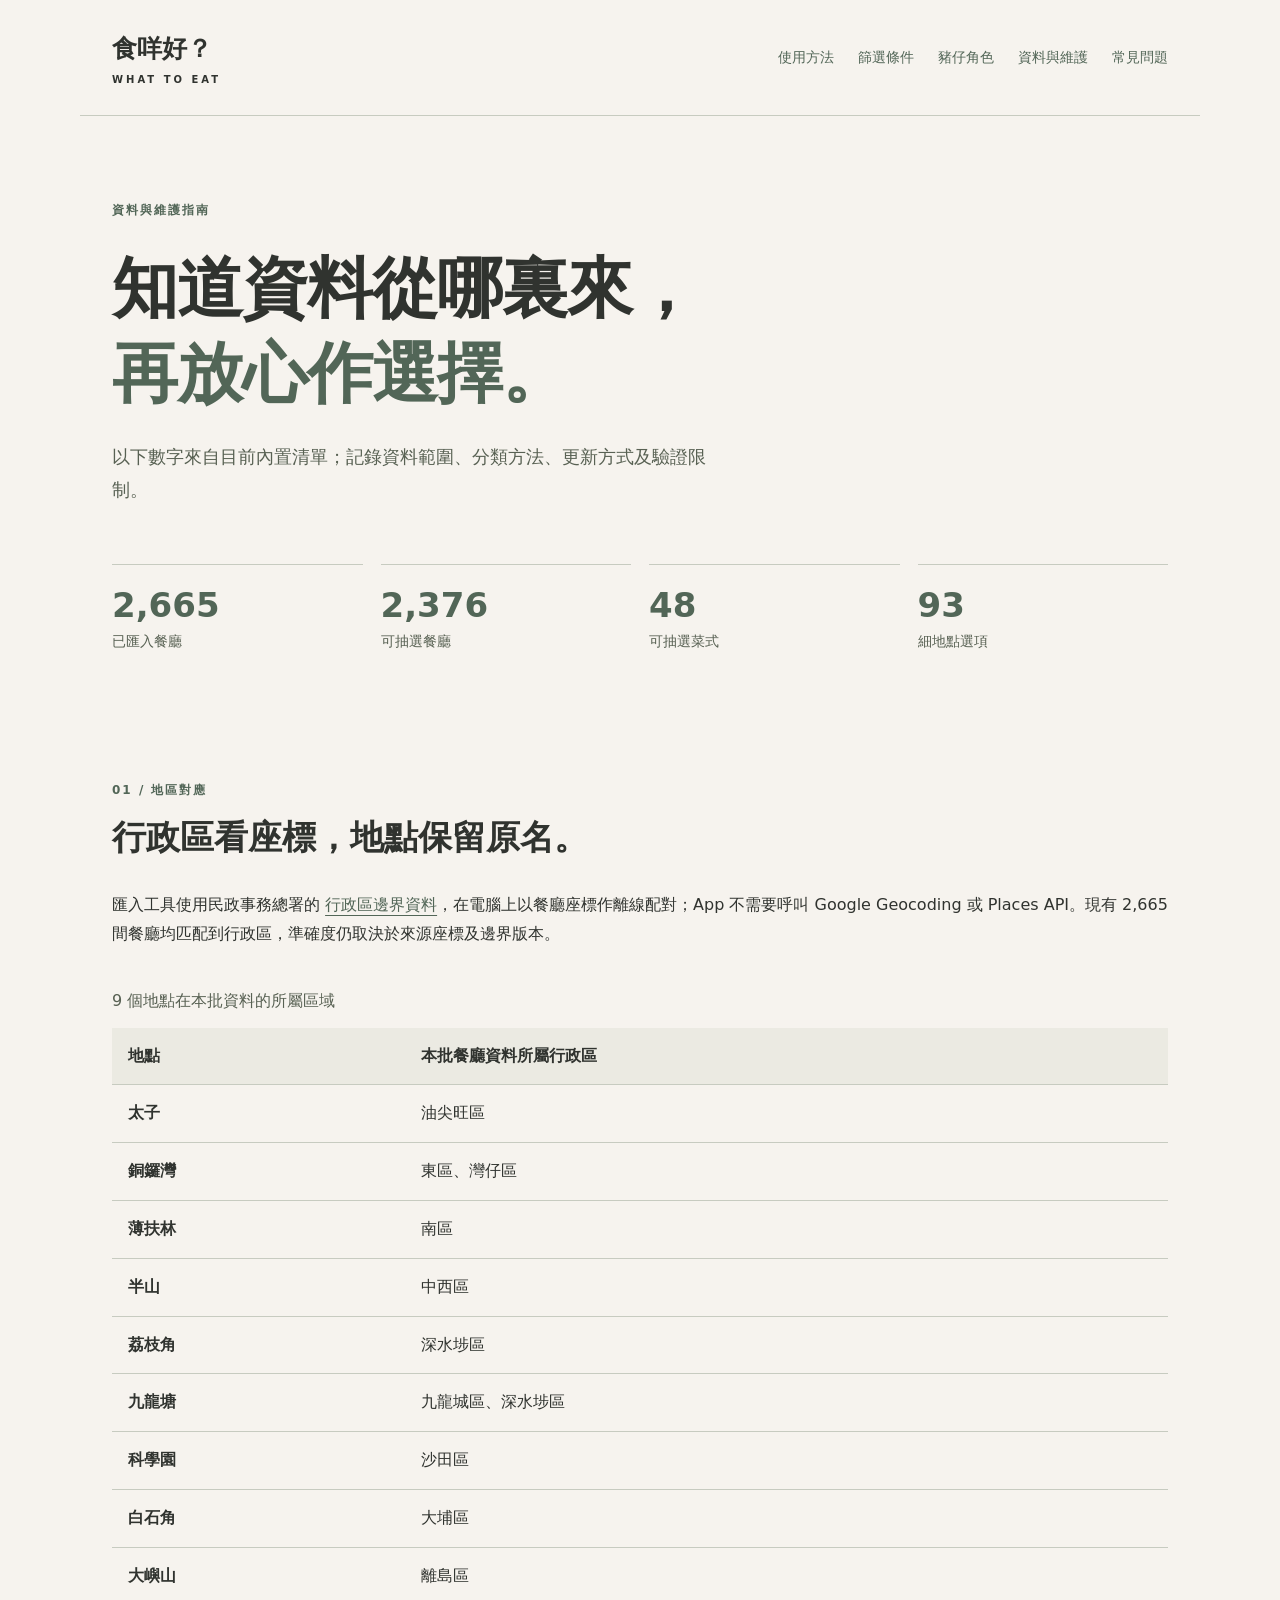
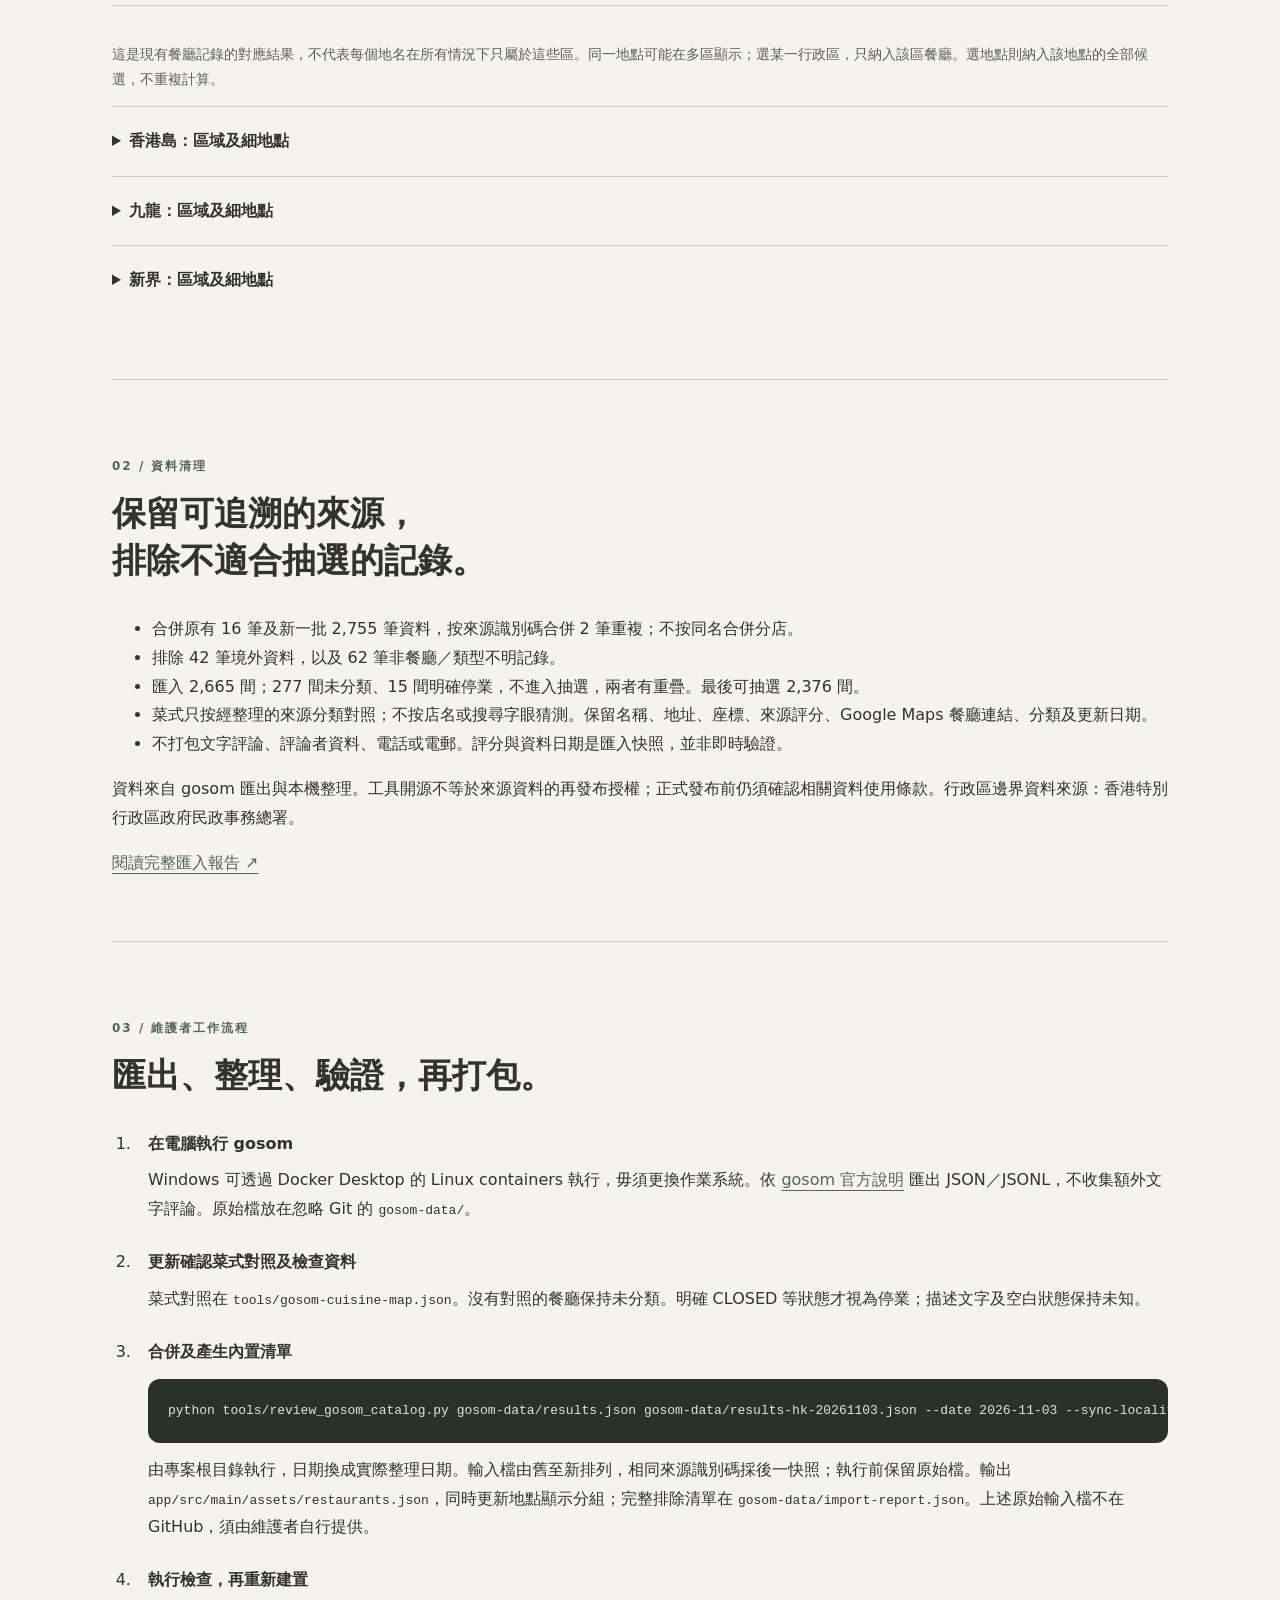
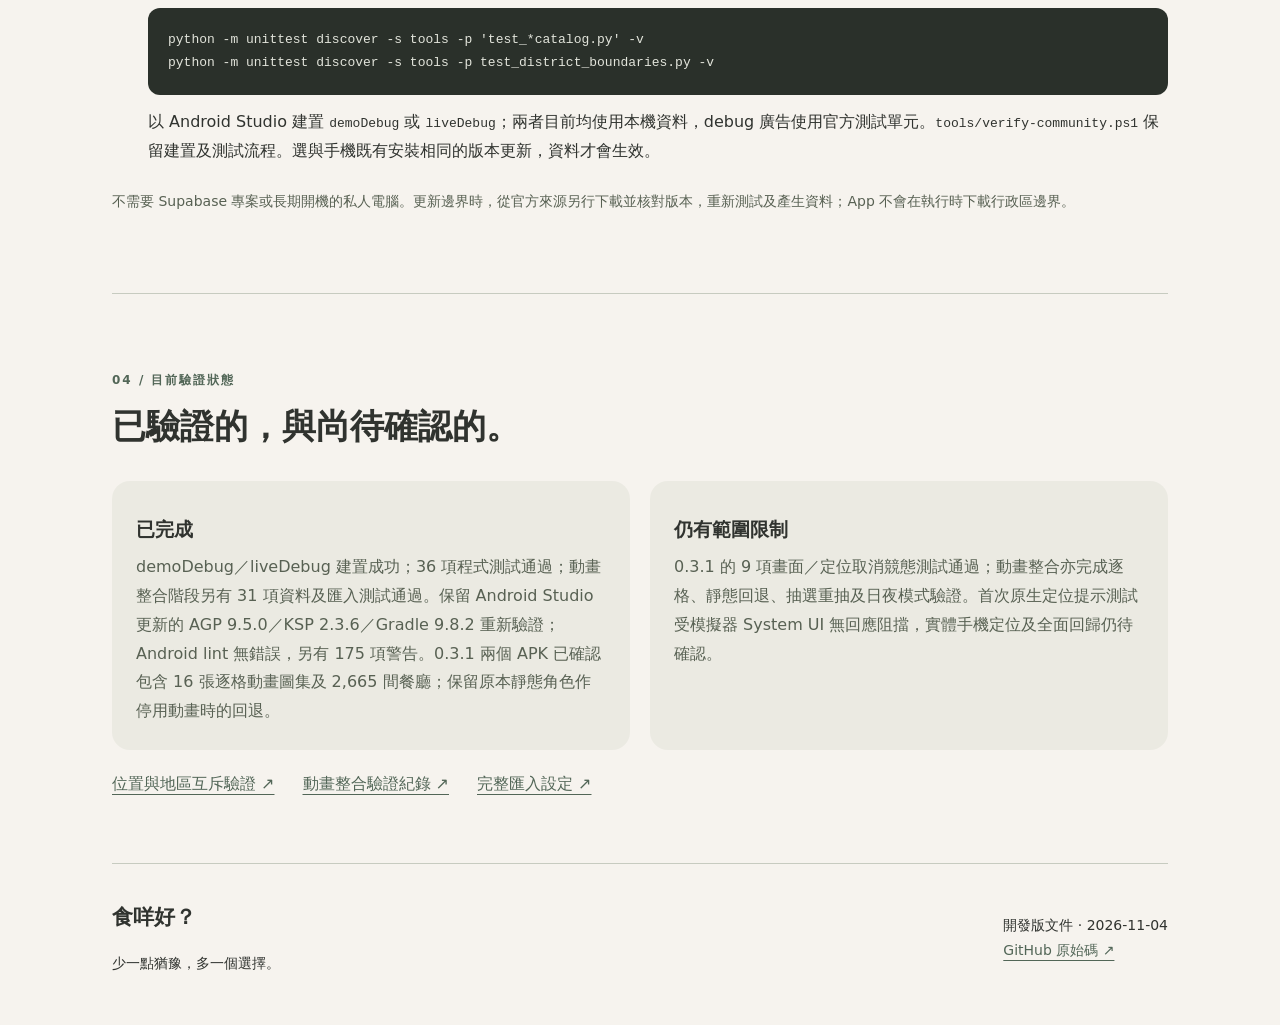
==== commit 26aff09b: "Integrate animated mascots and exclusive location filters with docs" ====
--- a/docs/data.html
+++ b/docs/data.html
@@ -5,5 +5,5 @@
 <section id="catalogue"><p class="eyebrow">02 / 資料清理</p><h2>保留可追溯的來源，<br>排除不適合抽選的記錄。</h2><ul><li>合併原有 16 筆及新一批 2,755 筆資料，按來源識別碼合併 2 筆重複；不按同名合併分店。</li><li>排除 42 筆境外資料，以及 62 筆非餐廳／類型不明記錄。</li><li>匯入 2,665 間；277 間未分類、15 間明確停業，不進入抽選，兩者有重疊。最後可抽選 2,376 間。</li><li>菜式只按經整理的來源分類對照；不按店名或搜尋字眼猜測。保留名稱、地址、座標、來源評分、Google Maps 餐廳連結、分類及更新日期。</li><li>不打包文字評論、評論者資料、電話或電郵。評分與資料日期是匯入快照，並非即時驗證。</li></ul><p>資料來自 gosom 匯出與本機整理。工具開源不等於來源資料的再發布授權；正式發布前仍須確認相關資料使用條款。行政區邊界資料來源：香港特別行政區政府民政事務總署。</p><a href="https://github.com/derekwong713/Android-app---What-to-eat/blob/main/docs/catalog-import-report.md">閱讀完整匯入報告 ↗</a></section>
 <section id="maintain"><p class="eyebrow">03 / 維護者工作流程</p><h2>匯出、整理、驗證，再打包。</h2><ol class="workflow"><li><strong>在電腦執行 gosom</strong><p>Windows 可透過 Docker Desktop 的 Linux containers 執行，毋須更換作業系統。依 <a href="https://github.com/gosom/google-maps-scraper">gosom 官方說明</a> 匯出 JSON／JSONL，不收集額外文字評論。原始檔放在忽略 Git 的 <code>gosom-data/</code>。</p></li><li><strong>更新確認菜式對照及檢查資料</strong><p>菜式對照在 <code>tools/gosom-cuisine-map.json</code>。沒有對照的餐廳保持未分類。明確 CLOSED 等狀態才視為停業；描述文字及空白狀態保持未知。</p></li><li><strong>合併及產生內置清單</strong><pre><code>python tools/review_gosom_catalog.py gosom-data/results.json gosom-data/results-hk-20261103.json --date 2026-11-03 --sync-localities</code></pre><p>由專案根目錄執行，日期換成實際整理日期。輸入檔由舊至新排列，相同來源識別碼採後一快照；執行前保留原始檔。輸出 <code>app/src/main/assets/restaurants.json</code>，同時更新地點顯示分組；完整排除清單在 <code>gosom-data/import-report.json</code>。上述原始輸入檔不在 GitHub，須由維護者自行提供。</p></li><li><strong>執行檢查，再重新建置</strong><pre><code>python -m unittest discover -s tools -p 'test_*catalog.py' -v
 python -m unittest discover -s tools -p test_district_boundaries.py -v</code></pre><p>以 Android Studio 建置 <code>demoDebug</code> 或 <code>liveDebug</code>；兩者目前均使用本機資料，debug 廣告使用官方測試單元。<code>tools/verify-community.ps1</code> 保留建置及測試流程。選與手機既有安裝相同的版本更新，資料才會生效。</p></li></ol><p class="muted">不需要 Supabase 專案或長期開機的私人電腦。更新邊界時，從官方來源另行下載並核對版本，重新測試及產生資料；App 不會在執行時下載行政區邊界。</p></section>
-<section id="verification"><p class="eyebrow">04 / 目前驗證狀態</p><h2>已驗證的，與尚待確認的。</h2><div class="cards"><article><h3>已完成</h3><p>demoDebug／liveDebug 建置成功；33 項程式測試、31 項資料及匯入測試通過。Android lint 無錯誤，另有 161 項警告。兩個 APK 已確認包含 14 張角色圖片及最新 2,665 間餐廳。</p></article><article><h3>仍有範圍限制</h3><p>API 37 專用模擬器已通過 3 項角色畫面／流程測試，再以深色及停用動畫模式全部重測通過，涵蓋 14 個造型、輪盤、抽選、重抽及保留結果後重啟。這是針對本輪改動的驗證，尚未完成最新版本的實體手機及全面回歸測試。</p></article></div><div class="links"><a href="https://github.com/derekwong713/Android-app---What-to-eat/blob/main/MASCOT-VERIFICATION.md">最新角色驗證紀錄 ↗</a><a href="https://github.com/derekwong713/Android-app---What-to-eat/blob/main/OFFLINE-CATALOG.md">完整匯入設定 ↗</a></div></section></main>
-<footer><div><strong>食咩好？</strong><p>少一點猶豫，多一個選擇。</p></div><p>開發版文件 · 2026-11-03<br><a href="https://github.com/derekwong713/Android-app---What-to-eat">GitHub 原始碼 ↗</a></p></footer></body></html>
+<section id="verification"><p class="eyebrow">04 / 目前驗證狀態</p><h2>已驗證的，與尚待確認的。</h2><div class="cards"><article><h3>已完成</h3><p>demoDebug／liveDebug 建置成功；36 項程式測試通過；動畫整合階段另有 31 項資料及匯入測試通過。保留 Android Studio 更新的 AGP 9.5.0／KSP 2.3.6／Gradle 9.8.2 重新驗證；Android lint 無錯誤，另有 175 項警告。0.3.1 兩個 APK 已確認包含 16 張逐格動畫圖集及 2,665 間餐廳；保留原本靜態角色作停用動畫時的回退。</p></article><article><h3>仍有範圍限制</h3><p>0.3.1 的 9 項畫面／定位取消競態測試通過；動畫整合亦完成逐格、靜態回退、抽選重抽及日夜模式驗證。首次原生定位提示測試受模擬器 System UI 無回應阻擋，實體手機定位及全面回歸仍待確認。</p></article></div><div class="links"><a href="https://github.com/derekwong713/Android-app---What-to-eat/blob/main/LOCATION-FILTERS.md">位置與地區互斥驗證 ↗</a><a href="https://github.com/derekwong713/Android-app---What-to-eat/blob/main/MOTION-INTEGRATION.md">動畫整合驗證紀錄 ↗</a><a href="https://github.com/derekwong713/Android-app---What-to-eat/blob/main/OFFLINE-CATALOG.md">完整匯入設定 ↗</a></div></section></main>
+<footer><div><strong>食咩好？</strong><p>少一點猶豫，多一個選擇。</p></div><p>開發版文件 · 2026-11-04<br><a href="https://github.com/derekwong713/Android-app---What-to-eat">GitHub 原始碼 ↗</a></p></footer></body></html>
--- a/docs/style.css
+++ b/docs/style.css
@@ -1,3 +1,4 @@
 :root{color-scheme:light dark;--ink:#30332f;--paper:#f6f3ee;--green:#526657;--muted:#586153;--line:#c7cbc0;--card:#ebeae2;--rose:#eadad7;--rose-ink:#493635}*{box-sizing:border-box}html{scroll-behavior:smooth;scroll-padding-top:28px}body{margin:0;background:var(--paper);color:var(--ink);font-family:system-ui,-apple-system,"Microsoft JhengHei",sans-serif;line-height:1.8}a{color:var(--green);text-underline-offset:5px}header,main,footer{max-width:1120px;margin:auto;padding:0 32px}header{display:flex;align-items:center;justify-content:space-between;gap:24px;padding-top:26px;padding-bottom:26px;border-bottom:1px solid var(--line)}.brand{text-decoration:none;font-size:25px;font-weight:800;color:var(--ink)}.brand small{display:block;font-size:10px;letter-spacing:3px}nav{display:flex;flex-wrap:wrap;gap:24px}nav a{font-size:14px;text-decoration:none}nav a:hover{text-decoration:underline}.hero{display:grid;grid-template-columns:1.3fr 1fr;gap:60px;align-items:center;padding:72px 0}.hero.compact{display:block;max-width:900px;padding-bottom:40px}.eyebrow{font-size:12px;font-weight:700;letter-spacing:2px;color:var(--green)}h1{font-size:clamp(38px,5.5vw,66px);line-height:1.3;letter-spacing:-1px;margin:24px 0}h1 span{color:var(--green)}.lead{max-width:620px;font-size:18px;color:var(--muted)}.button{display:inline-flex;gap:30px;background:var(--green);color:var(--paper);padding:12px 24px;border-radius:12px;text-decoration:none;margin-top:20px;font-weight:600}.illustration{background:#dce5d9;border-radius:48% 48% 16px 16px;padding:38px 20px;text-align:center;color:#303630}.disc{width:220px;height:220px;max-width:100%;margin:auto;border:12px solid #f6f3ee;border-radius:50%;background:conic-gradient(#bcc8bc 0 90deg,#d1b9b5 90deg 180deg,#b8c5ce 180deg 270deg,#d5c8b5 270deg);display:flex;align-items:center;justify-content:center;gap:14px;box-shadow:0 8px 0 #c7cbc0}.disc strong{background:#f6f3ee;border-radius:50%;width:70px;height:70px;font-size:40px}.disc span{font-size:13px;font-weight:700}.illustration p{font-weight:700;margin-bottom:0}.illustration small{font-size:12px}.muted{color:var(--muted);font-size:14px}.notice,.callout{border-left:4px solid #947b77;background:var(--rose);color:var(--rose-ink);padding:18px 24px;border-radius:0 14px 14px 0}.notice p,.callout p{margin:5px 0}.callout{margin:28px 0}.metrics{display:grid;grid-template-columns:repeat(4,1fr);gap:18px;margin:0 0 30px}.metrics>div{border-top:1px solid var(--line);padding:18px 0}.metrics strong{display:block;font-size:34px;line-height:1.3;color:var(--green);font-variant-numeric:tabular-nums}.metrics span{color:var(--muted);font-size:14px}section:not(.hero){padding:64px 0;border-bottom:1px solid var(--line)}h2{font-size:34px;line-height:1.4;margin:12px 0 30px}h3{font-size:19px;line-height:1.5}.steps{display:grid;grid-template-columns:repeat(3,1fr);gap:36px;padding-left:22px}.steps li::marker{color:var(--green);font-weight:800}.steps p{color:var(--muted)}.split{display:grid;grid-template-columns:1fr 1fr;gap:64px}dt{font-weight:700;border-top:1px solid var(--line);padding-top:15px}dd{margin:4px 0 20px;color:var(--muted)}.cards{display:grid;grid-template-columns:repeat(2,minmax(0,1fr));gap:20px}.cards article{background:var(--card);border-radius:18px;padding:24px}.cards h3{margin:10px 0}.cards p{margin:0;color:var(--muted)}.tag{font-size:12px;font-weight:700;color:var(--green);letter-spacing:1px}.workflow{padding-left:24px}.workflow li{padding-left:12px;margin:24px 0}.workflow p{margin:8px 0}pre{background:#2a302a;color:#e2e4db;padding:20px;border-radius:12px;overflow:auto;font-size:13px}code{overflow-wrap:anywhere}pre code{overflow-wrap:normal}.links{display:flex;gap:28px;flex-wrap:wrap;margin-top:20px}details{border-top:1px solid var(--line);padding:20px 0}summary{font-weight:650;cursor:pointer}details p{max-width:850px;color:var(--muted)}details h3{margin-bottom:5px}.table-wrap{overflow:auto}table{width:100%;border-collapse:collapse;text-align:left;margin:22px 0}caption{text-align:left;color:var(--muted);padding-bottom:12px}td,th{border-bottom:1px solid var(--line);padding:14px 16px;vertical-align:top}thead th{background:var(--card)}tbody th{font-weight:600;white-space:nowrap}.swatches{display:flex;gap:12px;margin:26px 0}.swatches span{width:50px;height:50px;border-radius:50%;background:#bcc8bc}.swatches span:nth-child(2){background:#d1b9b5}.swatches span:nth-child(3){background:#b8c5ce}.swatches span:nth-child(4){background:#d5c8b5}footer{display:flex;justify-content:space-between;gap:24px;padding-top:35px;padding-bottom:35px;font-size:14px}footer strong{font-size:21px}a:focus-visible,summary:focus-visible{outline:3px solid var(--green);outline-offset:6px}.skip{position:absolute;left:20px;top:-80px;background:var(--paper);padding:10px}.skip:focus{top:5px}@media(prefers-color-scheme:dark){:root{--ink:#e2e4db;--paper:#1f2420;--green:#b5c7b5;--muted:#bbc4b6;--line:#434b42;--card:#2a302a;--rose:#5c4443;--rose-ink:#eadad7}.button{color:#23382a}}@media(max-width:700px){header,main,footer{padding-left:22px;padding-right:22px}header{align-items:flex-start;flex-direction:column}nav{gap:16px}.hero{grid-template-columns:1fr;padding:40px 0;gap:30px}.illustration{max-width:350px;width:100%;justify-self:center}.steps,.split,.cards{grid-template-columns:1fr;gap:20px}.metrics{grid-template-columns:repeat(2,1fr);gap:12px}section:not(.hero){padding:40px 0}h2{font-size:29px}td,th{padding:12px 8px}footer{flex-wrap:wrap}}@media(prefers-reduced-motion:reduce){html{scroll-behavior:auto}}
 
 .hero-mascot{display:block;width:100%;height:auto;max-width:330px;margin:auto}.illustration a{color:inherit}.mascot-intro{display:grid;grid-template-columns:minmax(220px,.8fr) 1.2fr;gap:48px;align-items:center}.mascot-intro>img{width:100%;height:auto;max-width:400px;justify-self:center}.mascot-gallery{display:grid;grid-template-columns:repeat(3,minmax(0,1fr));gap:20px}.mascot-gallery figure{margin:0;background:var(--card);padding:20px;border-radius:20px}.mascot-gallery img{display:block;width:100%;height:auto}.mascot-gallery figcaption{padding-top:20px}.mascot-gallery strong,.mascot-gallery span{display:block}.mascot-gallery span{color:var(--muted);font-size:14px}@media(max-width:700px){.mascot-intro{grid-template-columns:1fr;gap:20px}.mascot-intro>img{max-width:280px}.mascot-gallery{grid-template-columns:1fr}.mascot-gallery img{max-width:280px;margin:auto}}
+.motion-controls{display:flex;gap:12px;align-items:center;flex-wrap:wrap;margin:24px 0}.motion-controls select,.motion-controls button{font:inherit;color:var(--ink);background:var(--paper);border:1px solid var(--line);border-radius:24px;padding:10px 16px;max-width:100%}.motion-controls button{cursor:pointer}.motion-controls button:disabled{opacity:.55;cursor:wait}.motion-controls select:focus-visible,.motion-controls button:focus-visible{outline:3px solid var(--green);outline-offset:4px}#motion-canvas{display:block;width:min(340px,100%);height:auto;aspect-ratio:1;background:var(--card);border-radius:24px;margin:20px auto}
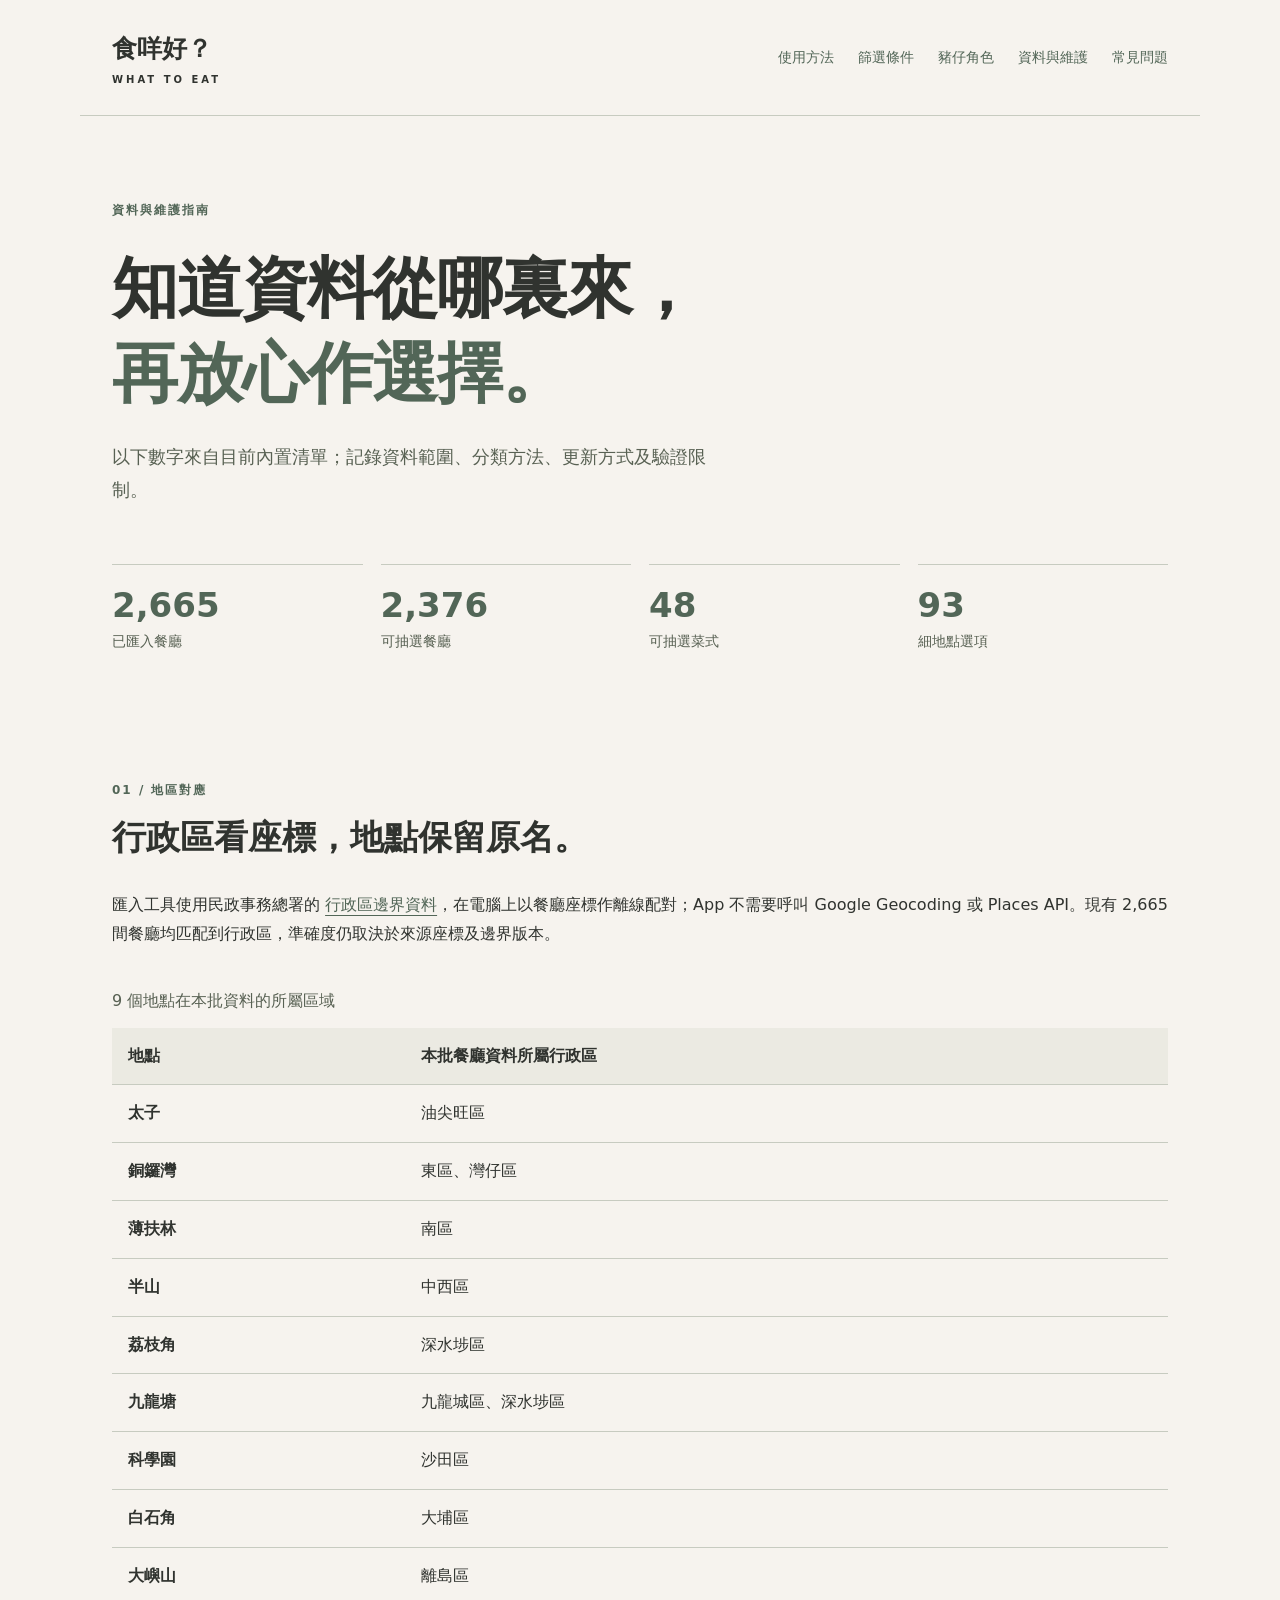
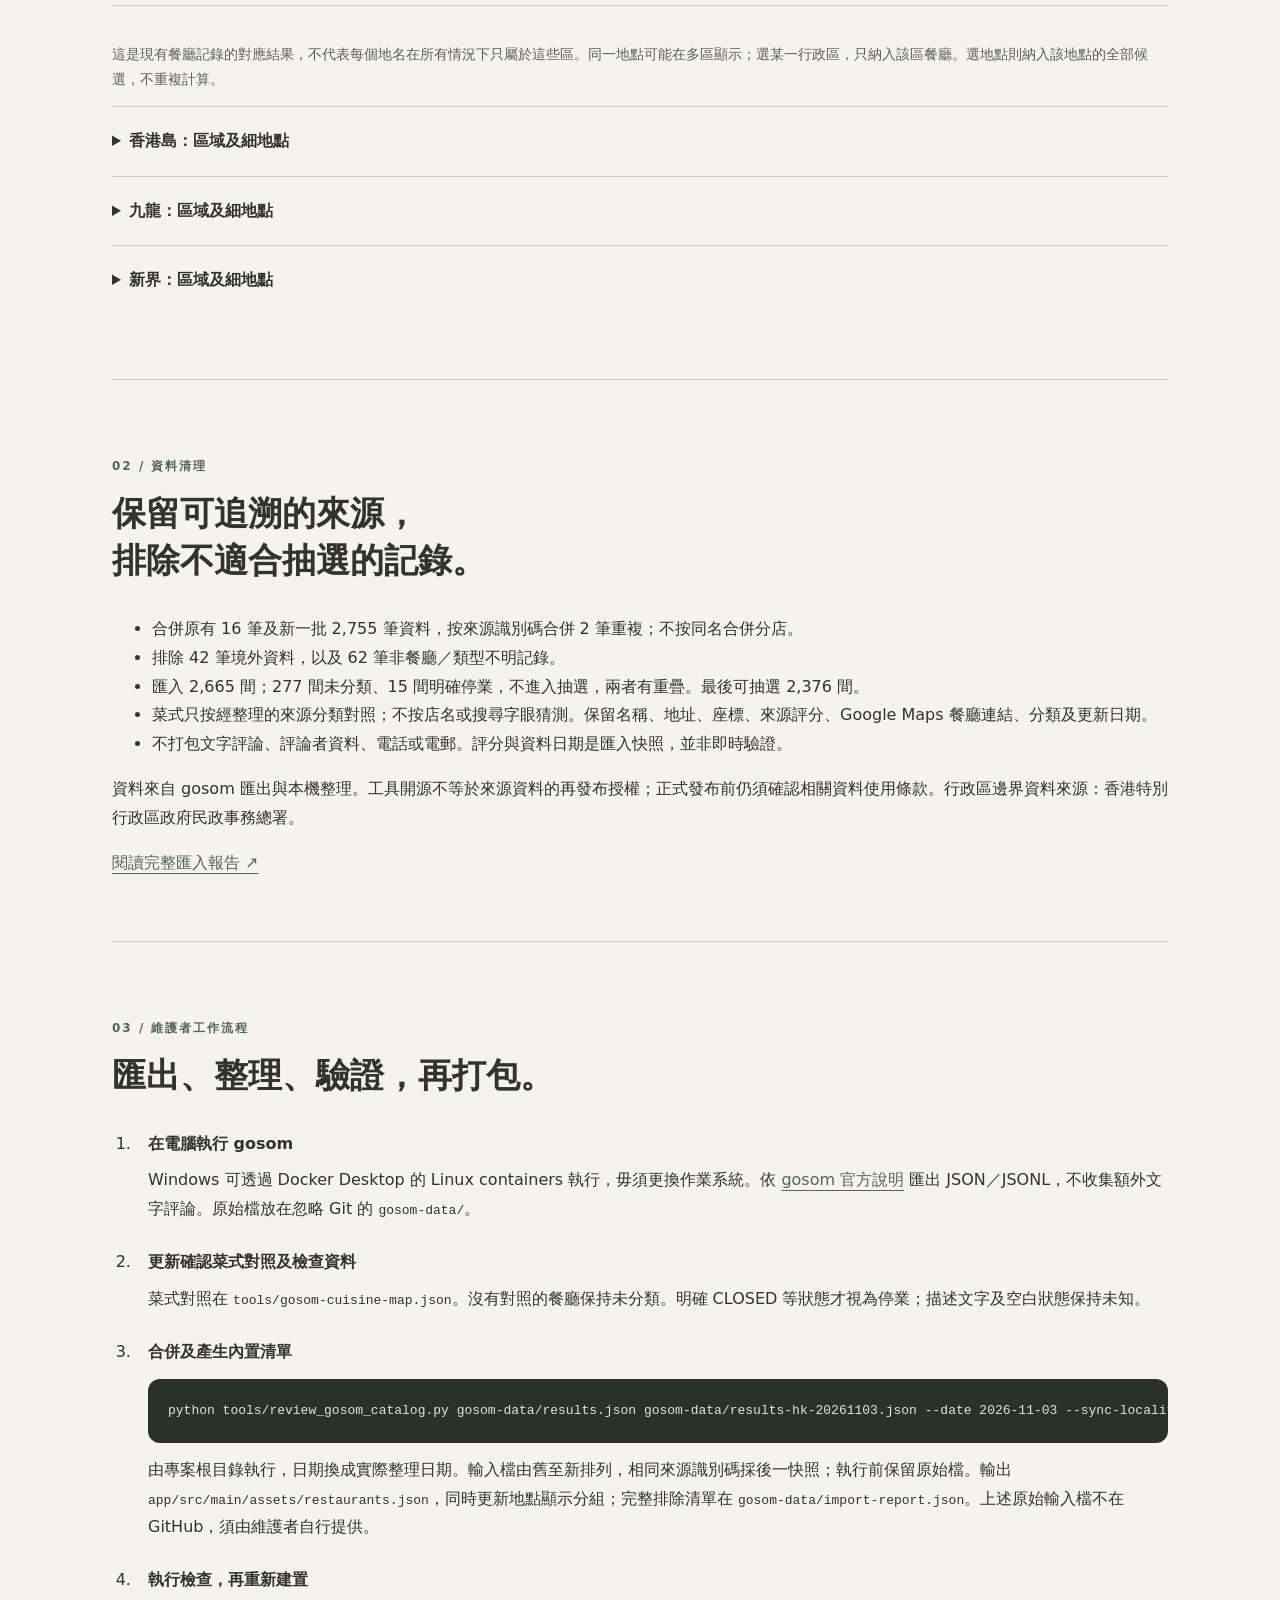
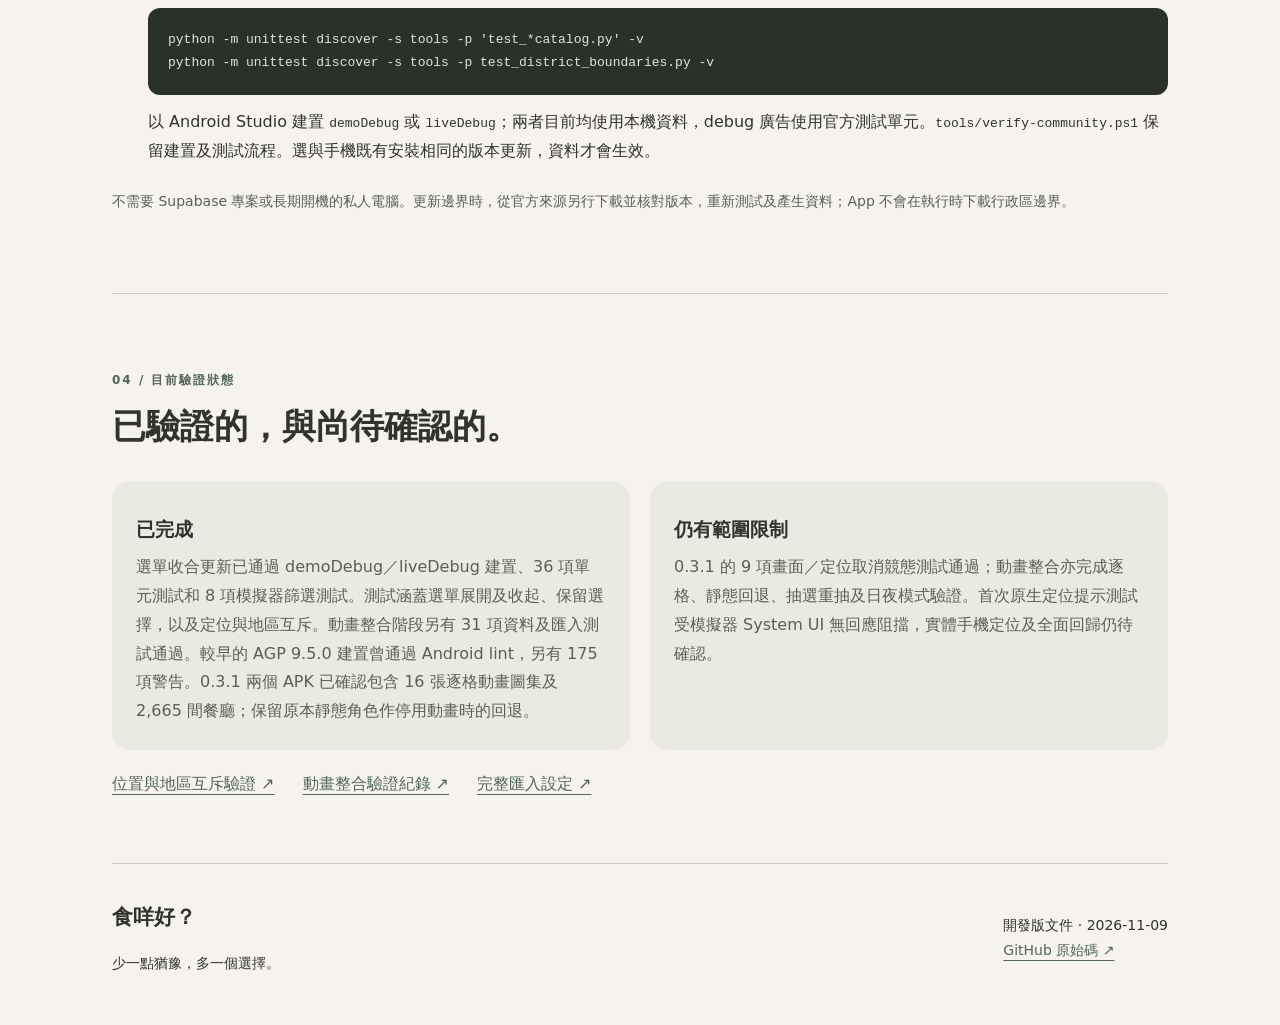
==== commit 373f387f: "Collapse restaurant filter menus and update app docs" ====
--- a/docs/data.html
+++ b/docs/data.html
@@ -1,9 +1,9 @@
 <!doctype html>
-<html lang="zh-HK"><head><meta charset="utf-8"><meta name="viewport" content="width=device-width,initial-scale=1"><meta name="color-scheme" content="light dark"><meta name="description" content="食咩好？Android 餐廳抽選 App：篩選、地區選擇、資料來源與更新指南。"><title>資料與維護指南｜食咩好？</title><link rel="stylesheet" href="style.css"></head>
+<html lang="zh-HK"><head><meta charset="utf-8"><meta name="viewport" content="width=device-width,initial-scale=1"><meta name="color-scheme" content="light dark"><meta name="description" content="食咩好？Android 餐廳抽選 App：篩選、地區選擇、資料來源與更新指南。"><title>資料與維護指南｜食咩好？</title><link rel="stylesheet" href="style.css?v=0.3.1"></head>
 <body><a class="skip" href="#main">跳至內容</a><header><a class="brand" href="index.html">食咩好？<small>WHAT TO EAT</small></a><nav aria-label="主選單"><a href="index.html#guide">使用方法</a><a href="index.html#filters">篩選條件</a><a href="mascot.html">豬仔角色</a><a href="data.html">資料與維護</a><a href="index.html#faq">常見問題</a></nav></header><main id="main"><section class="hero compact"><div><p class="eyebrow">資料與維護指南</p><h1>知道資料從哪裏來，<br><span>再放心作選擇。</span></h1><p class="lead">以下數字來自目前內置清單；記錄資料範圍、分類方法、更新方式及驗證限制。</p></div></section><div class="metrics" aria-label="目前內置資料統計"><div><strong>2,665</strong><span>已匯入餐廳</span></div><div><strong>2,376</strong><span>可抽選餐廳</span></div><div><strong>48</strong><span>可抽選菜式</span></div><div><strong>93</strong><span>細地點選項</span></div></div>
 <section id="districts"><p class="eyebrow">01 / 地區對應</p><h2>行政區看座標，地點保留原名。</h2><p>匯入工具使用民政事務總署的 <a href="https://data.gov.hk/en-data/dataset/hk-had-json1-hong-kong-administrative-boundaries">行政區邊界資料</a>，在電腦上以餐廳座標作離線配對；App 不需要呼叫 Google Geocoding 或 Places API。現有 2,665 間餐廳均匹配到行政區，準確度仍取決於來源座標及邊界版本。</p><div class="table-wrap"><table><caption>9 個地點在本批資料的所屬區域</caption><thead><tr><th scope="col">地點</th><th scope="col">本批餐廳資料所屬行政區</th></tr></thead><tbody><tr><th scope="row">太子</th><td>油尖旺區</td></tr><tr><th scope="row">銅鑼灣</th><td>東區、灣仔區</td></tr><tr><th scope="row">薄扶林</th><td>南區</td></tr><tr><th scope="row">半山</th><td>中西區</td></tr><tr><th scope="row">荔枝角</th><td>深水埗區</td></tr><tr><th scope="row">九龍塘</th><td>九龍城區、深水埗區</td></tr><tr><th scope="row">科學園</th><td>沙田區</td></tr><tr><th scope="row">白石角</th><td>大埔區</td></tr><tr><th scope="row">大嶼山</th><td>離島區</td></tr></tbody></table></div><p class="muted">這是現有餐廳記錄的對應結果，不代表每個地名在所有情況下只屬於這些區。同一地點可能在多區顯示；選某一行政區，只納入該區餐廳。選地點則納入該地點的全部候選，不重複計算。</p><details><summary>香港島：區域及細地點</summary><h3>中西區 · 189 間</h3><p>中環、金鐘、上環、西營盤、堅尼地城、西環、石塘咀、半山</p><h3>灣仔區 · 285 間</h3><p>灣仔、銅鑼灣、跑馬地、大坑、北角</p><h3>東區 · 83 間</h3><p>銅鑼灣、北角、鰂魚涌、筲箕灣、西灣河、柴灣、小西灣、炮台山</p><h3>南區 · 60 間</h3><p>香港仔、鴨脷洲、黃竹坑、赤柱、淺水灣、石澳、薄扶林</p></details><details><summary>九龍：區域及細地點</summary><h3>油尖旺區 · 312 間</h3><p>旺角、尖沙咀、尖東、油麻地、佐敦、大角咀、太子、深水埗、紅磡</p><h3>深水埗區 · 170 間</h3><p>大角咀、深水埗、長沙灣、荔枝角、九龍塘</p><h3>九龍城區 · 121 間</h3><p>旺角、九龍城、土瓜灣、紅磡、何文田、九龍塘、啟德</p><h3>黃大仙區 · 93 間</h3><p>九龍城、竹園、鑽石山、慈雲山、新蒲崗</p><h3>觀塘區 · 182 間</h3><p>佐敦、觀塘、牛頭角、九龍灣、藍田、油塘</p></details><details><summary>新界：區域及細地點</summary><h3>葵青區 · 146 間</h3><p>葵涌、葵芳、青衣、荃灣</p><h3>荃灣區 · 168 間</h3><p>荃灣、馬灣</p><h3>屯門區 · 163 間</h3><p>屯門、新墟、掃管笏</p><h3>元朗區 · 167 間</h3><p>元朗、錦田、流浮山、新田、石崗</p><h3>北區 · 47 間</h3><p>粉嶺、上水</p><h3>大埔區 · 119 間</h3><p>大埔、大埔滘、林村、太和、馬鞍山、白石角、西貢</p><h3>沙田區 · 159 間</h3><p>沙田、火炭、馬鞍山、大圍、沙田圍、石門、小瀝源、科學園</p><h3>西貢區 · 95 間</h3><p>西貢、將軍澳、清水灣、白沙灣</p><h3>離島區 · 106 間</h3><p>東涌、長洲、南丫島、梅窩、坪洲、昂坪、大澳、愉景灣、赤鱲角、大嶼山</p></details></section>
 <section id="catalogue"><p class="eyebrow">02 / 資料清理</p><h2>保留可追溯的來源，<br>排除不適合抽選的記錄。</h2><ul><li>合併原有 16 筆及新一批 2,755 筆資料，按來源識別碼合併 2 筆重複；不按同名合併分店。</li><li>排除 42 筆境外資料，以及 62 筆非餐廳／類型不明記錄。</li><li>匯入 2,665 間；277 間未分類、15 間明確停業，不進入抽選，兩者有重疊。最後可抽選 2,376 間。</li><li>菜式只按經整理的來源分類對照；不按店名或搜尋字眼猜測。保留名稱、地址、座標、來源評分、Google Maps 餐廳連結、分類及更新日期。</li><li>不打包文字評論、評論者資料、電話或電郵。評分與資料日期是匯入快照，並非即時驗證。</li></ul><p>資料來自 gosom 匯出與本機整理。工具開源不等於來源資料的再發布授權；正式發布前仍須確認相關資料使用條款。行政區邊界資料來源：香港特別行政區政府民政事務總署。</p><a href="https://github.com/derekwong713/Android-app---What-to-eat/blob/main/docs/catalog-import-report.md">閱讀完整匯入報告 ↗</a></section>
 <section id="maintain"><p class="eyebrow">03 / 維護者工作流程</p><h2>匯出、整理、驗證，再打包。</h2><ol class="workflow"><li><strong>在電腦執行 gosom</strong><p>Windows 可透過 Docker Desktop 的 Linux containers 執行，毋須更換作業系統。依 <a href="https://github.com/gosom/google-maps-scraper">gosom 官方說明</a> 匯出 JSON／JSONL，不收集額外文字評論。原始檔放在忽略 Git 的 <code>gosom-data/</code>。</p></li><li><strong>更新確認菜式對照及檢查資料</strong><p>菜式對照在 <code>tools/gosom-cuisine-map.json</code>。沒有對照的餐廳保持未分類。明確 CLOSED 等狀態才視為停業；描述文字及空白狀態保持未知。</p></li><li><strong>合併及產生內置清單</strong><pre><code>python tools/review_gosom_catalog.py gosom-data/results.json gosom-data/results-hk-20261103.json --date 2026-11-03 --sync-localities</code></pre><p>由專案根目錄執行，日期換成實際整理日期。輸入檔由舊至新排列，相同來源識別碼採後一快照；執行前保留原始檔。輸出 <code>app/src/main/assets/restaurants.json</code>，同時更新地點顯示分組；完整排除清單在 <code>gosom-data/import-report.json</code>。上述原始輸入檔不在 GitHub，須由維護者自行提供。</p></li><li><strong>執行檢查，再重新建置</strong><pre><code>python -m unittest discover -s tools -p 'test_*catalog.py' -v
 python -m unittest discover -s tools -p test_district_boundaries.py -v</code></pre><p>以 Android Studio 建置 <code>demoDebug</code> 或 <code>liveDebug</code>；兩者目前均使用本機資料，debug 廣告使用官方測試單元。<code>tools/verify-community.ps1</code> 保留建置及測試流程。選與手機既有安裝相同的版本更新，資料才會生效。</p></li></ol><p class="muted">不需要 Supabase 專案或長期開機的私人電腦。更新邊界時，從官方來源另行下載並核對版本，重新測試及產生資料；App 不會在執行時下載行政區邊界。</p></section>
-<section id="verification"><p class="eyebrow">04 / 目前驗證狀態</p><h2>已驗證的，與尚待確認的。</h2><div class="cards"><article><h3>已完成</h3><p>demoDebug／liveDebug 建置成功；36 項程式測試通過；動畫整合階段另有 31 項資料及匯入測試通過。保留 Android Studio 更新的 AGP 9.5.0／KSP 2.3.6／Gradle 9.8.2 重新驗證；Android lint 無錯誤，另有 175 項警告。0.3.1 兩個 APK 已確認包含 16 張逐格動畫圖集及 2,665 間餐廳；保留原本靜態角色作停用動畫時的回退。</p></article><article><h3>仍有範圍限制</h3><p>0.3.1 的 9 項畫面／定位取消競態測試通過；動畫整合亦完成逐格、靜態回退、抽選重抽及日夜模式驗證。首次原生定位提示測試受模擬器 System UI 無回應阻擋，實體手機定位及全面回歸仍待確認。</p></article></div><div class="links"><a href="https://github.com/derekwong713/Android-app---What-to-eat/blob/main/LOCATION-FILTERS.md">位置與地區互斥驗證 ↗</a><a href="https://github.com/derekwong713/Android-app---What-to-eat/blob/main/MOTION-INTEGRATION.md">動畫整合驗證紀錄 ↗</a><a href="https://github.com/derekwong713/Android-app---What-to-eat/blob/main/OFFLINE-CATALOG.md">完整匯入設定 ↗</a></div></section></main>
-<footer><div><strong>食咩好？</strong><p>少一點猶豫，多一個選擇。</p></div><p>開發版文件 · 2026-11-04<br><a href="https://github.com/derekwong713/Android-app---What-to-eat">GitHub 原始碼 ↗</a></p></footer></body></html>
+<section id="verification"><p class="eyebrow">04 / 目前驗證狀態</p><h2>已驗證的，與尚待確認的。</h2><div class="cards"><article><h3>已完成</h3><p>選單收合更新已通過 demoDebug／liveDebug 建置、36 項單元測試和 8 項模擬器篩選測試。測試涵蓋選單展開及收起、保留選擇，以及定位與地區互斥。動畫整合階段另有 31 項資料及匯入測試通過。較早的 AGP 9.5.0 建置曾通過 Android lint，另有 175 項警告。0.3.1 兩個 APK 已確認包含 16 張逐格動畫圖集及 2,665 間餐廳；保留原本靜態角色作停用動畫時的回退。</p></article><article><h3>仍有範圍限制</h3><p>0.3.1 的 9 項畫面／定位取消競態測試通過；動畫整合亦完成逐格、靜態回退、抽選重抽及日夜模式驗證。首次原生定位提示測試受模擬器 System UI 無回應阻擋，實體手機定位及全面回歸仍待確認。</p></article></div><div class="links"><a href="https://github.com/derekwong713/Android-app---What-to-eat/blob/main/LOCATION-FILTERS.md">位置與地區互斥驗證 ↗</a><a href="https://github.com/derekwong713/Android-app---What-to-eat/blob/main/MOTION-INTEGRATION.md">動畫整合驗證紀錄 ↗</a><a href="https://github.com/derekwong713/Android-app---What-to-eat/blob/main/OFFLINE-CATALOG.md">完整匯入設定 ↗</a></div></section></main>
+<footer><div><strong>食咩好？</strong><p>少一點猶豫，多一個選擇。</p></div><p>開發版文件 · 2026-11-09<br><a href="https://github.com/derekwong713/Android-app---What-to-eat">GitHub 原始碼 ↗</a></p></footer></body></html>
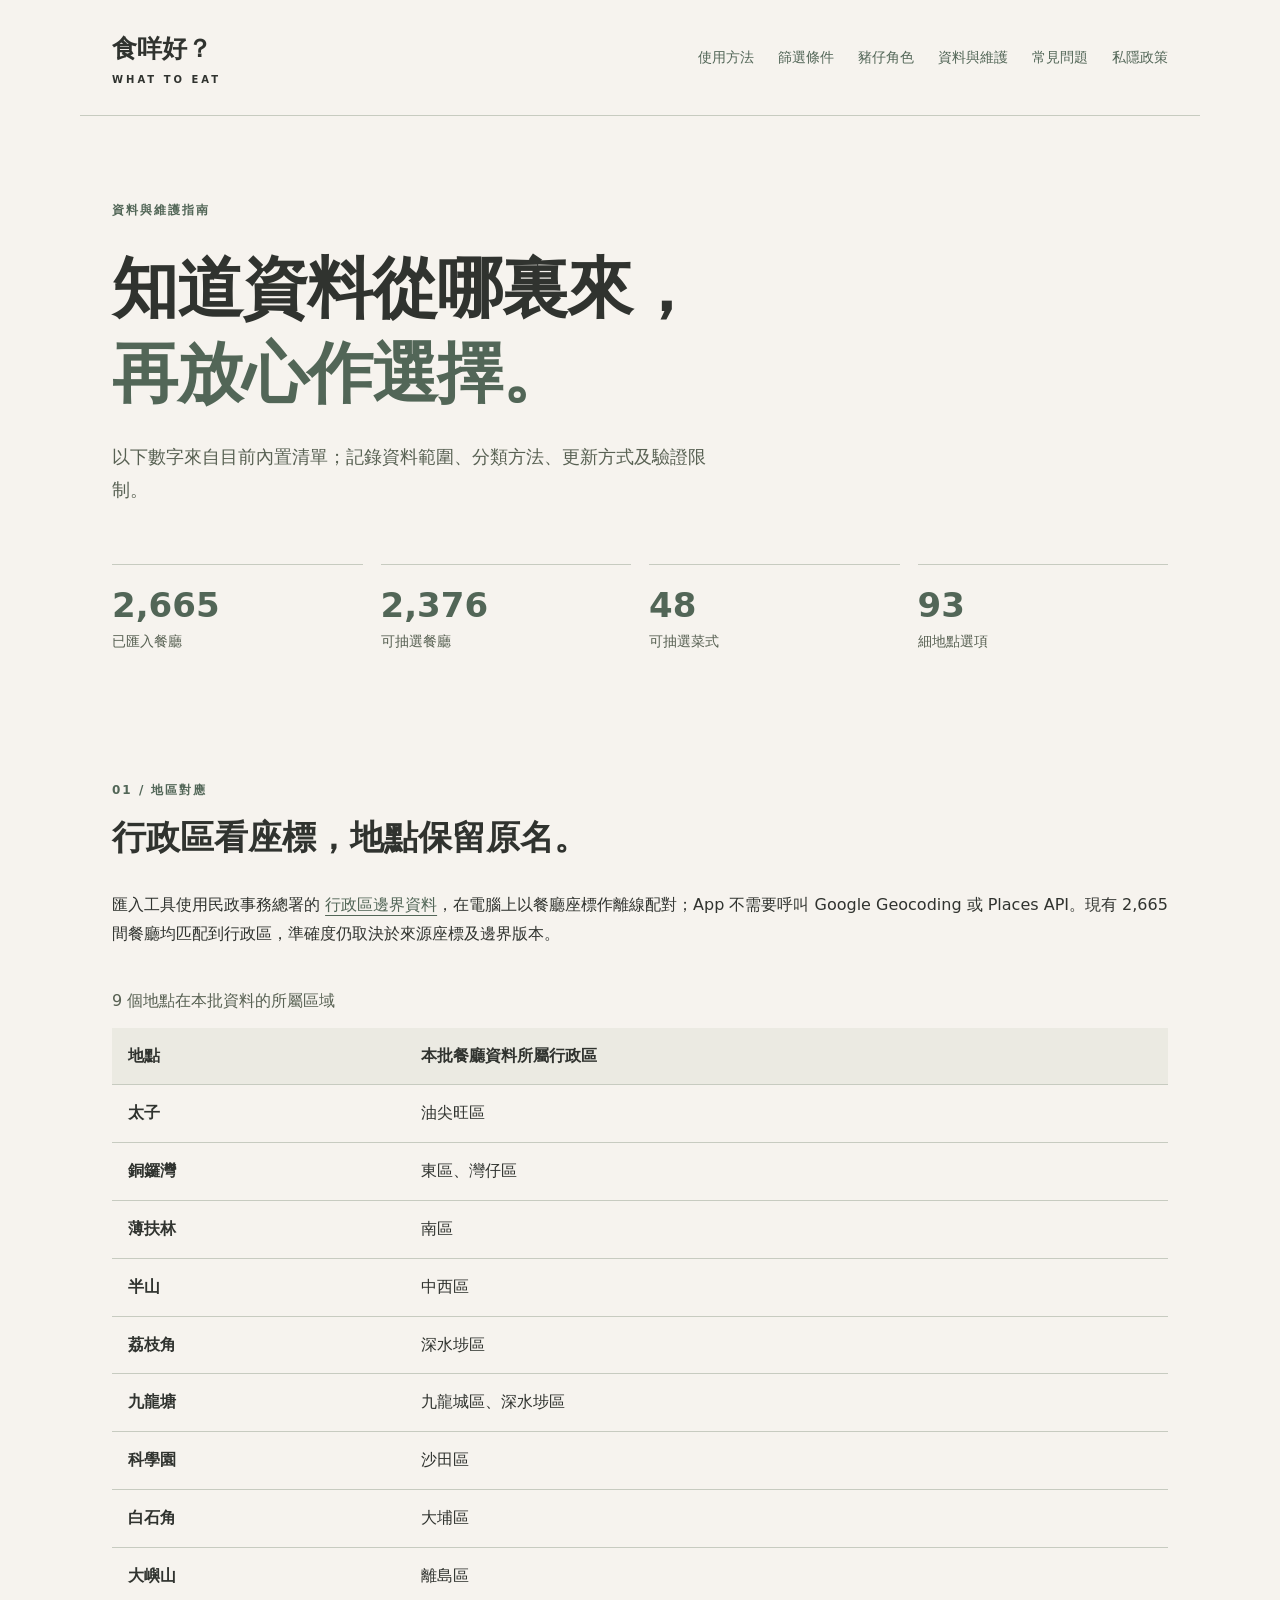
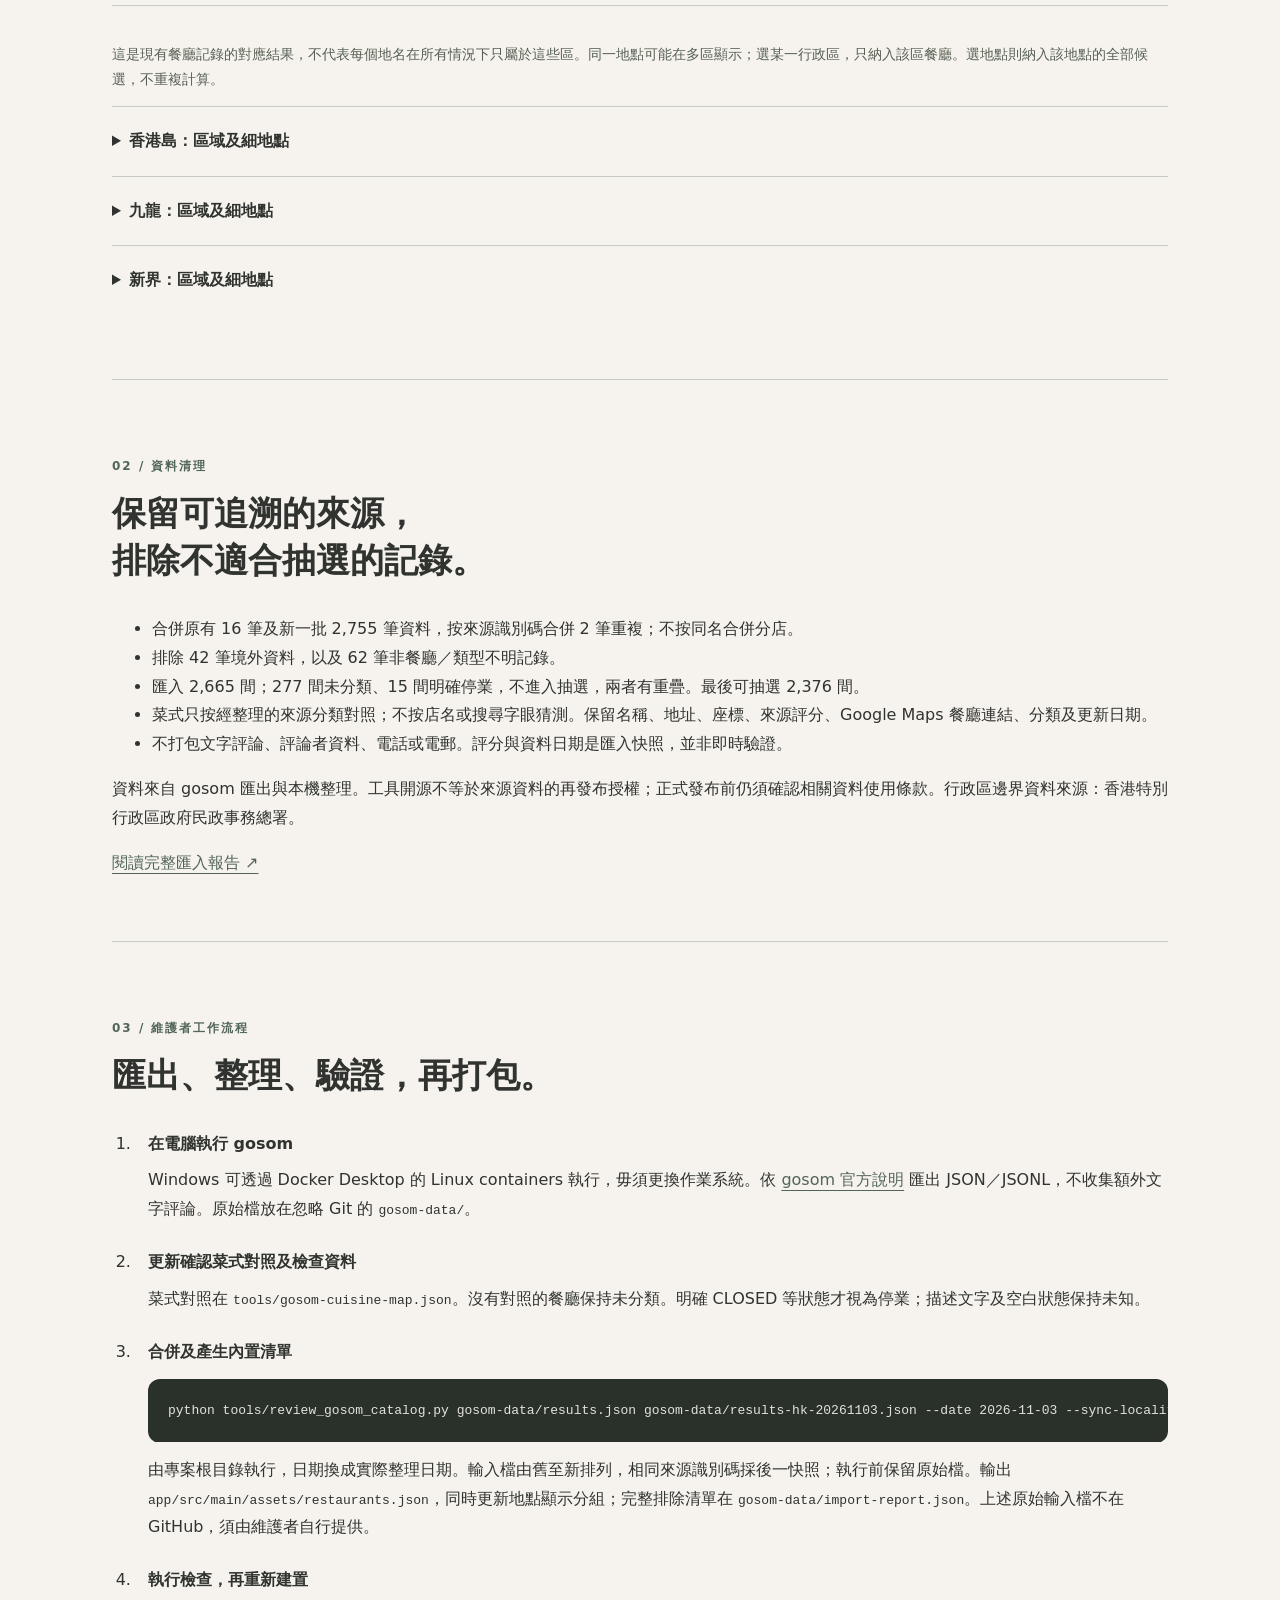
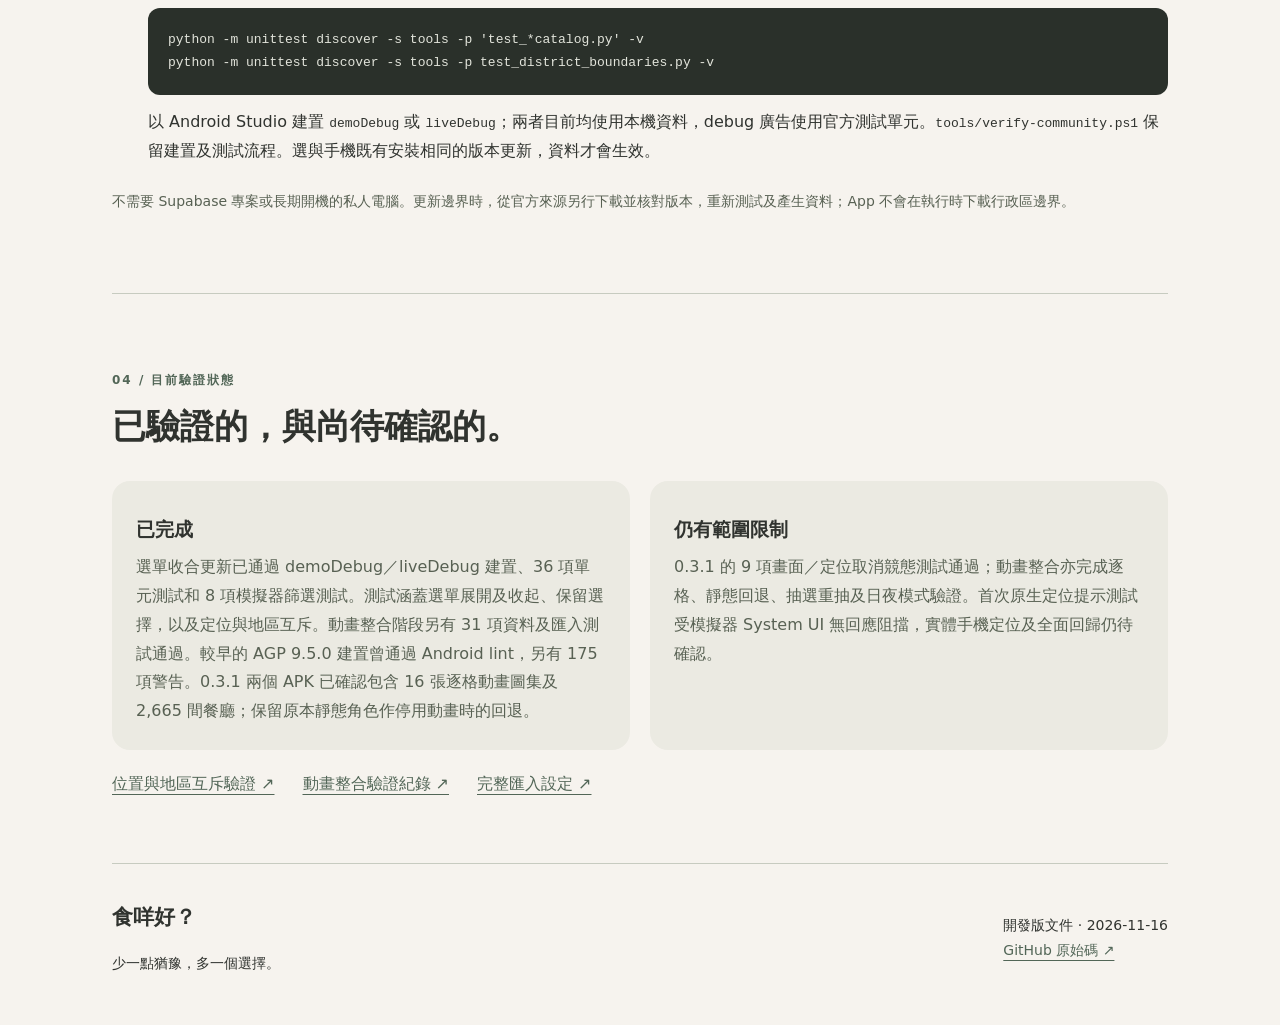
==== commit 97f8f8f1: "Publish the app privacy policy on GitHub Pages" ====
--- a/docs/data.html
+++ b/docs/data.html
@@ -1,9 +1,9 @@
 <!doctype html>
 <html lang="zh-HK"><head><meta charset="utf-8"><meta name="viewport" content="width=device-width,initial-scale=1"><meta name="color-scheme" content="light dark"><meta name="description" content="食咩好？Android 餐廳抽選 App：篩選、地區選擇、資料來源與更新指南。"><title>資料與維護指南｜食咩好？</title><link rel="stylesheet" href="style.css?v=0.3.1"></head>
-<body><a class="skip" href="#main">跳至內容</a><header><a class="brand" href="index.html">食咩好？<small>WHAT TO EAT</small></a><nav aria-label="主選單"><a href="index.html#guide">使用方法</a><a href="index.html#filters">篩選條件</a><a href="mascot.html">豬仔角色</a><a href="data.html">資料與維護</a><a href="index.html#faq">常見問題</a></nav></header><main id="main"><section class="hero compact"><div><p class="eyebrow">資料與維護指南</p><h1>知道資料從哪裏來，<br><span>再放心作選擇。</span></h1><p class="lead">以下數字來自目前內置清單；記錄資料範圍、分類方法、更新方式及驗證限制。</p></div></section><div class="metrics" aria-label="目前內置資料統計"><div><strong>2,665</strong><span>已匯入餐廳</span></div><div><strong>2,376</strong><span>可抽選餐廳</span></div><div><strong>48</strong><span>可抽選菜式</span></div><div><strong>93</strong><span>細地點選項</span></div></div>
+<body><a class="skip" href="#main">跳至內容</a><header><a class="brand" href="index.html">食咩好？<small>WHAT TO EAT</small></a><nav aria-label="主選單"><a href="index.html#guide">使用方法</a><a href="index.html#filters">篩選條件</a><a href="mascot.html">豬仔角色</a><a href="data.html">資料與維護</a><a href="index.html#faq">常見問題</a><a href="privacy.html">私隱政策</a></nav></header><main id="main"><section class="hero compact"><div><p class="eyebrow">資料與維護指南</p><h1>知道資料從哪裏來，<br><span>再放心作選擇。</span></h1><p class="lead">以下數字來自目前內置清單；記錄資料範圍、分類方法、更新方式及驗證限制。</p></div></section><div class="metrics" aria-label="目前內置資料統計"><div><strong>2,665</strong><span>已匯入餐廳</span></div><div><strong>2,376</strong><span>可抽選餐廳</span></div><div><strong>48</strong><span>可抽選菜式</span></div><div><strong>93</strong><span>細地點選項</span></div></div>
 <section id="districts"><p class="eyebrow">01 / 地區對應</p><h2>行政區看座標，地點保留原名。</h2><p>匯入工具使用民政事務總署的 <a href="https://data.gov.hk/en-data/dataset/hk-had-json1-hong-kong-administrative-boundaries">行政區邊界資料</a>，在電腦上以餐廳座標作離線配對；App 不需要呼叫 Google Geocoding 或 Places API。現有 2,665 間餐廳均匹配到行政區，準確度仍取決於來源座標及邊界版本。</p><div class="table-wrap"><table><caption>9 個地點在本批資料的所屬區域</caption><thead><tr><th scope="col">地點</th><th scope="col">本批餐廳資料所屬行政區</th></tr></thead><tbody><tr><th scope="row">太子</th><td>油尖旺區</td></tr><tr><th scope="row">銅鑼灣</th><td>東區、灣仔區</td></tr><tr><th scope="row">薄扶林</th><td>南區</td></tr><tr><th scope="row">半山</th><td>中西區</td></tr><tr><th scope="row">荔枝角</th><td>深水埗區</td></tr><tr><th scope="row">九龍塘</th><td>九龍城區、深水埗區</td></tr><tr><th scope="row">科學園</th><td>沙田區</td></tr><tr><th scope="row">白石角</th><td>大埔區</td></tr><tr><th scope="row">大嶼山</th><td>離島區</td></tr></tbody></table></div><p class="muted">這是現有餐廳記錄的對應結果，不代表每個地名在所有情況下只屬於這些區。同一地點可能在多區顯示；選某一行政區，只納入該區餐廳。選地點則納入該地點的全部候選，不重複計算。</p><details><summary>香港島：區域及細地點</summary><h3>中西區 · 189 間</h3><p>中環、金鐘、上環、西營盤、堅尼地城、西環、石塘咀、半山</p><h3>灣仔區 · 285 間</h3><p>灣仔、銅鑼灣、跑馬地、大坑、北角</p><h3>東區 · 83 間</h3><p>銅鑼灣、北角、鰂魚涌、筲箕灣、西灣河、柴灣、小西灣、炮台山</p><h3>南區 · 60 間</h3><p>香港仔、鴨脷洲、黃竹坑、赤柱、淺水灣、石澳、薄扶林</p></details><details><summary>九龍：區域及細地點</summary><h3>油尖旺區 · 312 間</h3><p>旺角、尖沙咀、尖東、油麻地、佐敦、大角咀、太子、深水埗、紅磡</p><h3>深水埗區 · 170 間</h3><p>大角咀、深水埗、長沙灣、荔枝角、九龍塘</p><h3>九龍城區 · 121 間</h3><p>旺角、九龍城、土瓜灣、紅磡、何文田、九龍塘、啟德</p><h3>黃大仙區 · 93 間</h3><p>九龍城、竹園、鑽石山、慈雲山、新蒲崗</p><h3>觀塘區 · 182 間</h3><p>佐敦、觀塘、牛頭角、九龍灣、藍田、油塘</p></details><details><summary>新界：區域及細地點</summary><h3>葵青區 · 146 間</h3><p>葵涌、葵芳、青衣、荃灣</p><h3>荃灣區 · 168 間</h3><p>荃灣、馬灣</p><h3>屯門區 · 163 間</h3><p>屯門、新墟、掃管笏</p><h3>元朗區 · 167 間</h3><p>元朗、錦田、流浮山、新田、石崗</p><h3>北區 · 47 間</h3><p>粉嶺、上水</p><h3>大埔區 · 119 間</h3><p>大埔、大埔滘、林村、太和、馬鞍山、白石角、西貢</p><h3>沙田區 · 159 間</h3><p>沙田、火炭、馬鞍山、大圍、沙田圍、石門、小瀝源、科學園</p><h3>西貢區 · 95 間</h3><p>西貢、將軍澳、清水灣、白沙灣</p><h3>離島區 · 106 間</h3><p>東涌、長洲、南丫島、梅窩、坪洲、昂坪、大澳、愉景灣、赤鱲角、大嶼山</p></details></section>
 <section id="catalogue"><p class="eyebrow">02 / 資料清理</p><h2>保留可追溯的來源，<br>排除不適合抽選的記錄。</h2><ul><li>合併原有 16 筆及新一批 2,755 筆資料，按來源識別碼合併 2 筆重複；不按同名合併分店。</li><li>排除 42 筆境外資料，以及 62 筆非餐廳／類型不明記錄。</li><li>匯入 2,665 間；277 間未分類、15 間明確停業，不進入抽選，兩者有重疊。最後可抽選 2,376 間。</li><li>菜式只按經整理的來源分類對照；不按店名或搜尋字眼猜測。保留名稱、地址、座標、來源評分、Google Maps 餐廳連結、分類及更新日期。</li><li>不打包文字評論、評論者資料、電話或電郵。評分與資料日期是匯入快照，並非即時驗證。</li></ul><p>資料來自 gosom 匯出與本機整理。工具開源不等於來源資料的再發布授權；正式發布前仍須確認相關資料使用條款。行政區邊界資料來源：香港特別行政區政府民政事務總署。</p><a href="https://github.com/derekwong713/Android-app---What-to-eat/blob/main/docs/catalog-import-report.md">閱讀完整匯入報告 ↗</a></section>
 <section id="maintain"><p class="eyebrow">03 / 維護者工作流程</p><h2>匯出、整理、驗證，再打包。</h2><ol class="workflow"><li><strong>在電腦執行 gosom</strong><p>Windows 可透過 Docker Desktop 的 Linux containers 執行，毋須更換作業系統。依 <a href="https://github.com/gosom/google-maps-scraper">gosom 官方說明</a> 匯出 JSON／JSONL，不收集額外文字評論。原始檔放在忽略 Git 的 <code>gosom-data/</code>。</p></li><li><strong>更新確認菜式對照及檢查資料</strong><p>菜式對照在 <code>tools/gosom-cuisine-map.json</code>。沒有對照的餐廳保持未分類。明確 CLOSED 等狀態才視為停業；描述文字及空白狀態保持未知。</p></li><li><strong>合併及產生內置清單</strong><pre><code>python tools/review_gosom_catalog.py gosom-data/results.json gosom-data/results-hk-20261103.json --date 2026-11-03 --sync-localities</code></pre><p>由專案根目錄執行，日期換成實際整理日期。輸入檔由舊至新排列，相同來源識別碼採後一快照；執行前保留原始檔。輸出 <code>app/src/main/assets/restaurants.json</code>，同時更新地點顯示分組；完整排除清單在 <code>gosom-data/import-report.json</code>。上述原始輸入檔不在 GitHub，須由維護者自行提供。</p></li><li><strong>執行檢查，再重新建置</strong><pre><code>python -m unittest discover -s tools -p 'test_*catalog.py' -v
 python -m unittest discover -s tools -p test_district_boundaries.py -v</code></pre><p>以 Android Studio 建置 <code>demoDebug</code> 或 <code>liveDebug</code>；兩者目前均使用本機資料，debug 廣告使用官方測試單元。<code>tools/verify-community.ps1</code> 保留建置及測試流程。選與手機既有安裝相同的版本更新，資料才會生效。</p></li></ol><p class="muted">不需要 Supabase 專案或長期開機的私人電腦。更新邊界時，從官方來源另行下載並核對版本，重新測試及產生資料；App 不會在執行時下載行政區邊界。</p></section>
 <section id="verification"><p class="eyebrow">04 / 目前驗證狀態</p><h2>已驗證的，與尚待確認的。</h2><div class="cards"><article><h3>已完成</h3><p>選單收合更新已通過 demoDebug／liveDebug 建置、36 項單元測試和 8 項模擬器篩選測試。測試涵蓋選單展開及收起、保留選擇，以及定位與地區互斥。動畫整合階段另有 31 項資料及匯入測試通過。較早的 AGP 9.5.0 建置曾通過 Android lint，另有 175 項警告。0.3.1 兩個 APK 已確認包含 16 張逐格動畫圖集及 2,665 間餐廳；保留原本靜態角色作停用動畫時的回退。</p></article><article><h3>仍有範圍限制</h3><p>0.3.1 的 9 項畫面／定位取消競態測試通過；動畫整合亦完成逐格、靜態回退、抽選重抽及日夜模式驗證。首次原生定位提示測試受模擬器 System UI 無回應阻擋，實體手機定位及全面回歸仍待確認。</p></article></div><div class="links"><a href="https://github.com/derekwong713/Android-app---What-to-eat/blob/main/LOCATION-FILTERS.md">位置與地區互斥驗證 ↗</a><a href="https://github.com/derekwong713/Android-app---What-to-eat/blob/main/MOTION-INTEGRATION.md">動畫整合驗證紀錄 ↗</a><a href="https://github.com/derekwong713/Android-app---What-to-eat/blob/main/OFFLINE-CATALOG.md">完整匯入設定 ↗</a></div></section></main>
-<footer><div><strong>食咩好？</strong><p>少一點猶豫，多一個選擇。</p></div><p>開發版文件 · 2026-11-09<br><a href="https://github.com/derekwong713/Android-app---What-to-eat">GitHub 原始碼 ↗</a></p></footer></body></html>
+<footer><div><strong>食咩好？</strong><p>少一點猶豫，多一個選擇。</p></div><p>開發版文件 · 2026-11-16<br><a href="https://github.com/derekwong713/Android-app---What-to-eat">GitHub 原始碼 ↗</a></p></footer></body></html>
